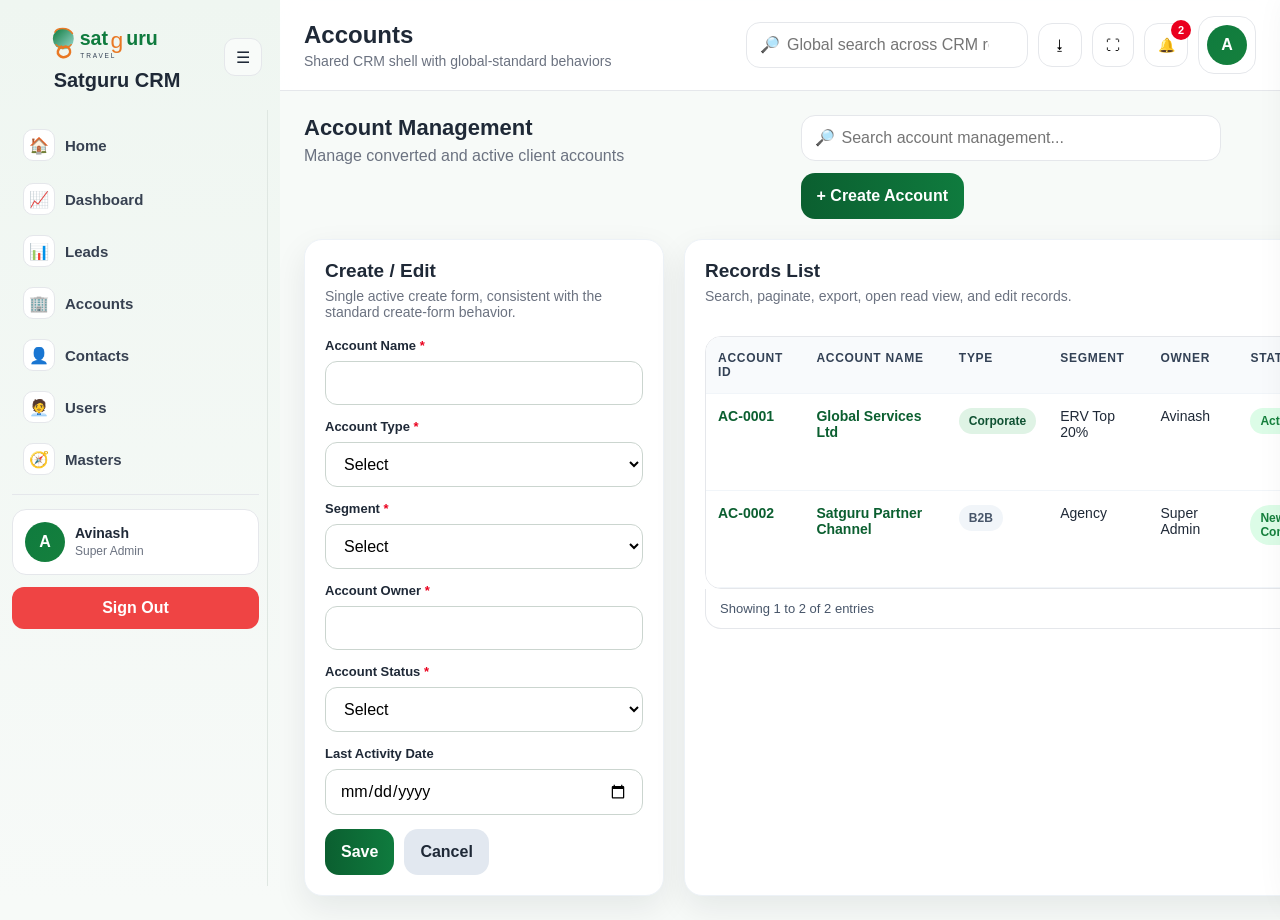
==== accounts.html @ 194fd1d4 "Merge pull request #10 from avinash-damale-123/codex/update-sidebar-design-and-content-envkmm Sideba" ====
<!DOCTYPE html><html lang="en"><head><meta charset="UTF-8"/><meta name="viewport" content="width=device-width, initial-scale=1.0"/><title>Accounts - Satguru CRM</title><link rel="stylesheet" href="assets/styles.css"/></head><body data-module="accounts">
<div class="app">
<aside class="sidebar" id="sidebar">
  <div class="sidebar-header"><div class="brand"><div class="brand-mark"><img src="assets/satguru-globe-mark.svg" alt="Satguru mark"/></div><div class="brand-copy"><img class="brand-logo" src="assets/satguru-travel-logo.svg" alt="Satguru Travel Logo" onerror="this.style.display='none';this.nextElementSibling.style.display='block'"/><div class="brand-logo-fallback">Satguru Travel</div><h1>Satguru CRM</h1></div><button class="sidebar-toggle" id="sidebarToggle" aria-label="Toggle sidebar">☰</button></div></div><div class="sidebar-modules">
  <div class="sidebar-section"><nav class="nav"><a class="nav-link accounts" href="home.html"><span class="nav-icon">🏠</span><span class="nav-label">Home</span><span class="tooltip">Home</span></a></nav></div>
  <div class="sidebar-section"><nav class="nav"><a class="nav-link" href="dashboard.html"><span class="nav-icon">📈</span><span class="nav-label">Dashboard</span><span class="tooltip">Dashboard</span></a><a class="nav-link accounts" href="leads.html"><span class="nav-icon">📊</span><span class="nav-label">Leads</span><span class="tooltip">Leads</span></a><a class="nav-link accounts" href="accounts.html"><span class="nav-icon">🏢</span><span class="nav-label">Accounts</span><span class="tooltip">Accounts</span></a><a class="nav-link accounts" href="contacts.html"><span class="nav-icon">👤</span><span class="nav-label">Contacts</span><span class="tooltip">Contacts</span></a><a class="nav-link accounts" href="users.html"><span class="nav-icon">🧑‍💼</span><span class="nav-label">Users</span><span class="tooltip">Users</span></a><a class="nav-link accounts" href="masters.html"><span class="nav-icon">🧭</span><span class="nav-label">Masters</span><span class="tooltip">Masters</span></a></nav></div>
  <div class="sidebar-footer"><div class="footer-user"><div class="avatar">A</div><div class="footer-user-copy"><strong>Avinash</strong><span>Super Admin</span></div></div><a href="index.html"><button class="logout">Sign Out</button></a></div></div>
</aside>
<main class="main" id="main">
  <header class="topbar">
    <div class="topbar-left"><div class="topbar-title"><h2>Accounts</h2><p>Shared CRM shell with global-standard behaviors</p></div></div>
    <div class="topbar-right">
      <div class="search-wrap"><span class="left">🔎</span><input type="text" placeholder="Global search across CRM records..."/><button class="clear-search">×</button></div>
      <div class="header-panel-wrap" style="position:relative"><button class="icon-btn" id="exportToggle">⭳</button><div class="dropdown-panel" id="exportPanel"><div class="panel-header"><strong>Export</strong><button class="icon-btn" style="width:34px;height:34px" onclick="APP.closePanels()">✕</button></div><div class="panel-body" id="exportBody"></div></div></div>
      <button class="icon-btn" id="fullscreenToggle"><span id="fullscreenIcon">⛶</span></button>
      <div class="header-panel-wrap" style="position:relative"><button class="icon-btn" id="notificationToggle">🔔<span class="badge-count" id="notificationBadge"></span></button><div class="dropdown-panel" id="notificationPanel"><div class="panel-header"><strong>Notifications</strong><button class="icon-btn" style="width:34px;height:34px" onclick="APP.closePanels()">✕</button></div><div class="panel-body" id="notificationBody"></div></div></div>
      <div class="header-panel-wrap" style="position:relative"><div class="profile-trigger" id="profileToggle"><div class="avatar">A</div><div class="profile-copy"><strong>Avinash</strong><span>Super Admin</span></div><div>▾</div></div><div class="dropdown-panel" id="profilePanel"><div class="panel-header"><strong>User Profile</strong><button class="icon-btn" style="width:34px;height:34px" onclick="APP.closePanels()">✕</button></div><div class="panel-body"><div style="display:flex;gap:12px;align-items:center;margin-bottom:14px"><div class="avatar" style="width:56px;height:56px">A</div><div><strong>Avinash</strong><div class="status-note">Super Admin</div><div class="status-note">admin@satguru.com</div></div></div><button class="ghost-btn" style="width:100%;margin-bottom:10px" onclick="window.location.href='users.html'">View Profile</button><button class="danger-btn" style="width:100%" onclick="window.location.href='index.html'">Sign Out</button></div></div></div>
    </div>
  </header>
  <div class="page" id="pageRoot"></div>
</main></div>
<div class="overlay" id="overlay"></div><div class="drawer" id="drawer"></div>
<script src="assets/app.js"></script></body></html>
---- assets/styles.css ----
:root {
  --sidebar-width: 280px;
  --sidebar-collapsed: 88px;

  --bg: #f7faf8;
  --surface: #ffffff;
  --surface-soft: #f8fbf8;
  --text: #1f2937;
  --muted: #6b7280;
  --line: #e5e7eb;
  --line-strong: #cbd5cf;

  --primary: #0f7b3e;
  --primary-dark: #0b5f30;
  --primary-soft: #eaf6ef;

  --success: #15803d;
  --warning: #f47c20;
  --danger: #dc2626;

  --navy: #f3f8f4;
  --navy-2: #eaf6ef;

  --shadow: 0 12px 32px rgba(15,23,42,.08);
  --radius-xl: 22px;
  --radius-lg: 18px;
  --radius-md: 14px;
  --radius-sm: 12px;
}

*{box-sizing:border-box}
html,body{margin:0;padding:0;font-family:Inter,Arial,sans-serif;color:var(--text);background:var(--bg);overflow-x:hidden}
body{-webkit-text-size-adjust:100%;text-size-adjust:100%}
a{text-decoration:none;color:inherit}
button,input,select,textarea{font:inherit}

.app{display:flex;min-height:100vh}

.sidebar{
  position:fixed;
  left:0;
  top:0;
  bottom:0;
  width:var(--sidebar-width);
  background:linear-gradient(180deg,#eff6f1 0%,#f7faf8 100%);
  color:#1f2937;
  padding:14px 12px 16px;
  overflow:hidden;
  transition:width .2s ease, transform .2s ease;
  z-index:40;
}
.sidebar.collapsed{width:var(--sidebar-collapsed)}
.sidebar.collapsed .brand-copy,
.sidebar.collapsed .nav-label,
.sidebar.collapsed .footer-user-copy,
.sidebar.collapsed .sidebar-section-title{display:none}
.sidebar.collapsed .nav-link{justify-content:center}
.sidebar.collapsed .nav-icon{margin-right:0}

.sidebar-header{
  min-height:86px;
  display:flex;
  align-items:center;
  padding:8px 6px;
}
.brand{
  display:flex;
  align-items:center;
  gap:8px;
  width:100%;
}
.brand-mark{
  width:50px;
  height:50px;
  border-radius:14px;
  display:none;
  align-items:center;
  justify-content:center;
  border:none;
  background:linear-gradient(135deg,#0f7b3e,#15803d);
  box-shadow:0 14px 30px rgba(15,123,62,.22);
}
.brand-mark img{
  width:36px;
  height:36px;
  object-fit:contain;
}
.brand-logo{
  width:152px;
  max-width:100%;
  height:42px;
  object-fit:contain;
  display:block;
}
.brand-logo-fallback{
  display:none;
  font-size:26px;
  line-height:1;
  font-weight:800;
  letter-spacing:.01em;
  color:#0f7b3e;
}
.brand-copy{
  display:flex;
  flex-direction:column;
  align-items:center;
  justify-content:center;
  flex:1;
  text-align:center;
}
.brand-copy h1{font-size:20px;margin:4px 0 0;line-height:1.1;color:#1f2937}
.sidebar-toggle{
  margin-left:auto;
  width:38px;
  height:38px;
  border-radius:11px;
  border:1px solid var(--line);
  background:#f8fbf9;
  cursor:pointer;
  color:#1f2937;
}
.sidebar.collapsed .sidebar-toggle{margin-left:0}
.sidebar.collapsed .brand-copy{display:none}
.sidebar.collapsed .brand-mark{display:flex}
.sidebar.collapsed .sidebar-header{justify-content:center}

.sidebar-modules{
  margin-top:10px;
  height:calc(100vh - 124px);
  overflow:auto;
  border-right:1px solid #dfe7e2;
  padding-right:8px;
  scrollbar-width:thin;
  scrollbar-color:#9aa7a0 #eef4ef;
}
.sidebar-modules::-webkit-scrollbar{width:8px}
.sidebar-modules::-webkit-scrollbar-thumb{
  background:#9aa7a0;
  border-radius:10px;
}
.sidebar-modules::-webkit-scrollbar-track{
  background:#eef4ef;
}
.sidebar-section{margin-top:10px}
.sidebar-section + .sidebar-section{margin-top:4px}
.sidebar-section-title{
  font-size:11px;
  text-transform:uppercase;
  letter-spacing:.1em;
  color:#6b7280;
  margin:0 0 6px 8px;
}

.nav{display:grid;gap:2px}
.nav-link{
  display:flex;
  align-items:center;
  gap:10px;
  padding:8px 10px;
  border-radius:14px;
  color:#374151;
  border:1px solid transparent;
  position:relative;
}
.nav-link:hover{background:#eaf4ee}
.nav-link.active{
  background:linear-gradient(90deg,#dff2e7,#eef8f2);
  border-color:#b1dcbf;
  color:#0b5f30;
  box-shadow:0 10px 20px rgba(15,123,62,.14);
}
.nav-icon{
  width:32px;
  height:32px;
  border-radius:10px;
  background:#ffffff;
  border:1px solid var(--line);
  display:flex;
  align-items:center;
  justify-content:center;
  flex:0 0 auto;
}
.nav-label{
  font-size:15px;
  font-weight:600;
  white-space:nowrap;
  overflow:hidden;
  text-overflow:ellipsis;
}

.tooltip{
  position:absolute;
  left:72px;
  top:50%;
  transform:translateY(-50%);
  background:#111827;
  color:#fff;
  padding:8px 10px;
  border-radius:10px;
  font-size:12px;
  display:none;
  white-space:nowrap;
}
.sidebar.collapsed .nav-link:hover .tooltip{display:block}

.sidebar-footer{
  margin-top:10px;
  padding-top:14px;
  border-top:1px solid var(--line);
}
.footer-user{
  display:flex;
  align-items:center;
  gap:10px;
  background:#ffffff;
  padding:12px;
  border-radius:14px;
  margin-bottom:12px;
  border:1px solid var(--line);
}
.avatar{
  width:40px;
  height:40px;
  border-radius:50%;
  background:linear-gradient(135deg,#0f7b3e,#15803d);
  display:flex;
  align-items:center;
  justify-content:center;
  color:#fff;
  font-weight:700;
}
.footer-user-copy strong{display:block;font-size:14px}
.footer-user-copy span{font-size:12px;color:#6b7280}
.logout{
  width:100%;
  background:#ef4444;
  color:#fff;
  border:none;
  border-radius:12px;
  padding:12px;
  font-weight:700;
  cursor:pointer;
}

.main{
  margin-left:var(--sidebar-width);
  width:calc(100% - var(--sidebar-width));
  transition:.2s ease;
  margin-left:.2s ease,width:.2s ease;
}
.main.collapsed{
  margin-left:var(--sidebar-collapsed);
  width:calc(100% - var(--sidebar-collapsed));
}

.topbar{
  position:sticky;
  top:0;
  z-index:30;
  background:rgba(255,255,255,.9);
  backdrop-filter:blur(10px);
  border-bottom:1px solid var(--line);
  padding:16px 24px;
  display:flex;
  justify-content:space-between;
  align-items:center;
  gap:12px;
}
.topbar-left{
  display:flex;
  align-items:center;
  gap:14px;
  min-width:0;
  flex:1 1 auto;
}
.icon-btn{
  width:44px;
  height:44px;
  border-radius:14px;
  border:1px solid var(--line);
  background:#fff;
  display:flex;
  align-items:center;
  justify-content:center;
  font-size:16px;
  line-height:1;
  cursor:pointer;
  position:relative;
}
.topbar-title h2{margin:0;font-size:24px}
.topbar-title p{margin:4px 0 0;color:var(--muted);font-size:14px}

.topbar-right{
  display:flex;
  align-items:center;
  gap:10px;
  flex-wrap:nowrap;
  min-width:0;
}
.topbar-right .icon-btn{font-size:14px}
.search-wrap{
  position:relative;
  min-width:220px;
  max-width:420px;
  flex:1 1 300px;
}
.search-wrap input{
  width:100%;
  height:46px;
  border-radius:14px;
  border:1px solid var(--line);
  padding:0 38px 0 40px;
  background:#fff;
}
.search-wrap .left{position:absolute;left:14px;top:13px;color:var(--muted)}
.search-wrap .clear-search{
  position:absolute;
  right:10px;
  top:9px;
  border:none;
  background:none;
  font-size:18px;
  color:var(--muted);
  cursor:pointer;
  display:none;
}
.search-wrap.has-value .clear-search{display:block}

.primary-btn,.secondary-btn,.ghost-btn,.danger-btn{
  min-height:44px;
  height:46px;
  border-radius:14px;
  padding:0 16px;
  border:none;
  cursor:pointer;
  font-weight:700;
}
.primary-btn{
  background:linear-gradient(90deg,var(--primary-dark),var(--primary));
  color:#fff;
}
.secondary-btn{background:#e2e8f0;color:var(--text)}
.ghost-btn{background:#fff;border:1px solid var(--line);color:var(--text)}
.danger-btn{background:#fee2e2;color:var(--danger)}

.dropdown-panel{
  position:absolute;
  right:0;
  top:54px;
  width:320px;
  background:#fff;
  border:1px solid var(--line);
  border-radius:18px;
  box-shadow:var(--shadow);
  display:none;
  overflow:hidden;
}
.dropdown-panel.open{display:block}
.panel-header{
  display:flex;
  justify-content:space-between;
  align-items:center;
  padding:14px 16px;
  border-bottom:1px solid var(--line);
}
.panel-body{padding:14px 16px;max-height:360px;overflow:auto}

.badge-count{
  position:absolute;
  top:-4px;
  right:-4px;
  min-width:20px;
  height:20px;
  border-radius:999px;
  background:#ea001e;
  color:#fff;
  font-size:11px;
  font-weight:700;
  display:flex;
  align-items:center;
  justify-content:center;
  padding:0 5px;
}
.notification-item{
  padding:12px;
  border:1px solid var(--line);
  border-radius:14px;
  margin-bottom:10px;
  background:#fff;
  display:flex;
  gap:10px;
}
.notification-item.unread{background:#f0f8ff}
.notification-meta{font-size:11px;color:var(--muted);margin-top:4px}
.notification-item.error{border-color:#fecaca}
.notification-item.warning{border-color:#fde68a}
.notification-item.success{border-color:#bbf7d0}

.profile-trigger{
  display:flex;
  align-items:center;
  justify-content:center;
  gap:0;
  border:1px solid var(--line);
  border-radius:16px;
  padding:8px;
  background:#fff;
  cursor:pointer;
  width:58px;
  min-width:58px;
  overflow:hidden;
  transition:all .22s ease;
}

.profile-copy{
  width:0;
  opacity:0;
  overflow:hidden;
  white-space:nowrap;
  transition:all .22s ease;
}

.profile-trigger > div:last-child{
  width:0;
  opacity:0;
  overflow:hidden;
  transition:all .22s ease;
}

.header-panel-wrap:hover .profile-trigger,
.header-panel-wrap:focus-within .profile-trigger{
  justify-content:flex-start;
  gap:12px;
  width:210px;
  padding:8px 12px;
}

.header-panel-wrap:hover .profile-copy,
.header-panel-wrap:focus-within .profile-copy{
  width:auto;
  opacity:1;
}

.header-panel-wrap:hover .profile-trigger > div:last-child,
.header-panel-wrap:focus-within .profile-trigger > div:last-child{
  width:auto;
  opacity:1;
}

.profile-copy strong{
  display:block;
  font-size:14px;
}

.profile-copy span{
  font-size:12px;
  color:var(--muted);
}
.page{padding:24px}
.info-banner{
  background:#eaf6ef;
  border:1px solid #b7e4c7;
  padding:14px 16px;
  border-radius:16px;
  color:#0f5132;
  margin-bottom:20px;
}

.kpi-grid{
  display:grid;
  grid-template-columns:repeat(4,minmax(0,1fr));
  gap:18px;
  margin-bottom:24px;
}
.card{
  background:var(--surface);
  border:1px solid #edf2f7;
  border-radius:18px;
  box-shadow:var(--shadow);
  padding:20px;
}
.kpi-value{font-size:clamp(1.25rem,2vw + .6rem,1.9rem);font-weight:800;margin:8px 0;word-break:break-word}
.kpi-label{font-size:13px;color:var(--muted)}
.kpi-foot{font-size:12px;color:#475569}

.grid-2-1{display:grid;grid-template-columns:2fr 1fr;gap:20px}
.list{display:grid;gap:12px}
.list-item{
  background:var(--surface-soft);
  border:1px solid var(--line);
  border-radius:14px;
  padding:14px;
}
.quick-link{
  display:block;
  padding:16px;
  border:1px solid #cfe7d5;
  background:linear-gradient(135deg,#eef8f1,#ffffff);
  color:#0f5132;
  border-radius:16px;
  font-weight:700;
}

.module-head{
  display:flex;
  justify-content:space-between;
  align-items:flex-start;
  gap:16px;
  margin-bottom:20px;
  flex-wrap:wrap;
}
.module-head h3{margin:0 0 6px;font-size:22px}
.module-head p{margin:0;color:var(--muted)}
.module-actions{display:flex;align-items:center;gap:12px;flex-wrap:wrap}

.data-layout{display:grid;grid-template-columns:360px 1fr;gap:20px}
.form-section .section-title,.table-section .section-title{font-size:19px;font-weight:800;margin:0 0 6px}
.section-subtitle{font-size:14px;color:var(--muted);margin:0 0 18px}
.form-group{margin-bottom:14px}
.form-group label{display:block;font-size:13px;font-weight:700;margin-bottom:8px}
.required{color:#ea001e}
.input,.select,textarea{
  width:100%;
  border:1px solid var(--line-strong);
  border-radius:12px;
  background:#fff;
  padding:12px 14px;
  outline:none;
}
.input:focus,.select:focus,textarea:focus{
  border-color:var(--primary);
  box-shadow:0 0 0 4px rgba(15,123,62,.12);
}
textarea{min-height:90px;resize:vertical}

.form-actions{display:flex;gap:10px;flex-wrap:wrap;margin-top:6px}
.toolbar{
  display:flex;
  justify-content:space-between;
  align-items:center;
  gap:12px;
  flex-wrap:wrap;
  margin-bottom:14px;
}
.toolbar-left{display:flex;align-items:center;gap:12px;flex-wrap:wrap}
.rows-control{display:flex;align-items:center;gap:8px;font-size:13px;color:var(--muted)}
.rows-control select{
  height:38px;
  border-radius:10px;
  border:1px solid var(--line);
  padding:0 10px;
  background:#fff;
}

.table-wrap{overflow:auto;border-radius:16px;border:1px solid var(--line)}
table{width:100%;border-collapse:collapse;background:#fff;min-width:900px}
th,td{
  padding:14px 12px;
  border-bottom:1px solid #f1f5f9;
  text-align:left;
  font-size:14px;
  vertical-align:top;
}
th{
  background:#f8fafc;
  color:#334155;
  font-size:12px;
  letter-spacing:.06em;
  text-transform:uppercase;
  position:sticky;
  top:0;
  z-index:1;
}
tr:hover td{background:#fbfdff}

.record-link{color:var(--primary-dark);font-weight:700;cursor:pointer}
.badge{
  display:inline-flex;
  align-items:center;
  justify-content:center;
  padding:6px 10px;
  border-radius:999px;
  font-size:12px;
  font-weight:700;
}
.badge-blue{background:#dff3e5;color:#0f5132}
.badge-green{background:#dcfce7;color:#15803d}
.badge-amber{background:#fff0dc;color:#c56a13}
.badge-red{background:#fee2e2;color:#dc2626}
.badge-violet{background:#ede9fe;color:#6d28d9}
.badge-slate{background:#f1f5f9;color:#475569}

.table-actions{display:flex;gap:8px;flex-wrap:wrap}
.mini-btn{
  border:none;
  border-radius:10px;
  padding:8px 10px;
  cursor:pointer;
  font-weight:700;
  font-size:12px;
}
.mini-edit{background:#dff3e5;color:#0f5132}
.mini-read{background:#f1f5f9;color:#334155}
.mini-delete{background:#fee2e2;color:#dc2626}

.footer-bar{
  position:sticky;
  bottom:0;
  background:#fff;
  border:1px solid var(--line);
  border-top:none;
  border-radius:0 0 16px 16px;
  padding:12px 14px;
  display:flex;
  justify-content:space-between;
  align-items:center;
  gap:12px;
  flex-wrap:wrap;
}
.selected-records{font-size:13px;color:#475569}
.pagination{display:flex;align-items:center;gap:8px;flex-wrap:wrap}
.page-btn,.page-input{
  height:36px;
  min-width:36px;
  border-radius:10px;
  border:1px solid var(--line);
  background:#fff;
  display:flex;
  align-items:center;
  justify-content:center;
  padding:0 10px;
}
.page-btn.active{background:var(--primary);color:#fff;border-color:var(--primary)}
.page-btn[disabled]{opacity:.45;cursor:not-allowed}
.page-input{width:56px;text-align:center}

.recent-searches{
  position:absolute;
  top:52px;
  left:0;
  width:100%;
  background:#fff;
  border:1px solid var(--line);
  border-radius:16px;
  box-shadow:var(--shadow);
  display:none;
  z-index:20;
}
.recent-searches.open{display:block}
.recent-search-item{
  padding:12px 14px;
  border-bottom:1px solid #f1f5f9;
  cursor:pointer;
}
.recent-search-item:last-child{border-bottom:none}
.recent-search-item.active,.recent-search-item:hover{background:#f8fafc}
.empty-state{padding:24px;text-align:center;color:var(--muted)}

.drawer{
  position:fixed;
  top:0;
  right:-720px;
  width:680px;
  max-width:100%;
  height:100vh;
  background:#fff;
  box-shadow:-20px 0 40px rgba(15,23,42,.12);
  z-index:60;
  transition:right .25s ease;
  display:flex;
  flex-direction:column;
}
.drawer.open{right:0}
.drawer-header{
  position:sticky;
  top:0;
  background:#fff;
  padding:18px 20px;
  border-bottom:1px solid var(--line);
  display:flex;
  justify-content:space-between;
  align-items:flex-start;
  gap:12px;
}
.drawer-title h3{margin:0 0 4px;font-size:22px}
.drawer-title p{margin:0;color:var(--muted);font-size:14px}
.drawer-body{padding:20px;overflow:auto}
.drawer-section{margin-bottom:24px}
.drawer-grid{display:grid;grid-template-columns:170px 1fr;gap:10px 16px}
.drawer-grid .label{font-weight:700;color:#334155}
.drawer-grid .value{color:#0f172a}
.drawer-footer{
  padding:16px 20px;
  border-top:1px solid var(--line);
  display:flex;
  justify-content:flex-end;
  gap:10px;
}
.overlay{
  position:fixed;
  inset:0;
  background:rgba(15,23,42,.35);
  z-index:55;
  display:none;
}
.overlay.open{display:block}

.export-step{display:grid;gap:10px}
.option-btn{
  width:100%;
  padding:12px 14px;
  border:1px solid var(--line);
  border-radius:12px;
  background:#fff;
  text-align:left;
  cursor:pointer;
}
.option-btn:hover{background:#f8fafc}
.option-btn[disabled]{opacity:.5;cursor:not-allowed}

.status-note{font-size:12px;color:var(--muted)}

@media (max-width:1200px){
  .topbar{padding:14px 16px}
  .topbar-title h2{font-size:22px}
  .topbar-title p{font-size:13px}
  .topbar-right{gap:8px}
  .search-wrap{min-width:200px;flex:1 1 240px}
  .primary-btn,.secondary-btn,.ghost-btn,.danger-btn{height:42px}
  .icon-btn{width:40px;height:40px;border-radius:12px}
  .kpi-grid{grid-template-columns:repeat(2,minmax(0,1fr))}
  .grid-2-1,.data-layout{grid-template-columns:1fr}
}
@media (max-width:1024px){
  :root{--sidebar-width:240px}
  .topbar{flex-wrap:wrap}
  .topbar-left,.topbar-right{width:100%}
  .search-wrap{max-width:none}
  .header-panel-wrap:hover .profile-trigger,
  .header-panel-wrap:focus-within .profile-trigger{
    width:58px;
    gap:0;
    padding:8px;
    justify-content:center;
  }
  .header-panel-wrap:hover .profile-copy,
  .header-panel-wrap:focus-within .profile-copy,
  .header-panel-wrap:hover .profile-trigger > div:last-child,
  .header-panel-wrap:focus-within .profile-trigger > div:last-child{
    width:0;
    opacity:0;
  }
}
@media (max-width:860px){
  .sidebar{position:fixed;transform:translateX(-100%)}
  .sidebar.mobile-open{transform:translateX(0)}
  .sidebar-modules{
    height:calc(100vh - 134px);
  }
  .main,.main.collapsed{
    margin-left:0;
    width:100%;
  }
  .topbar{
    align-items:flex-start;
    flex-direction:column;
    gap:10px;
  }
  .topbar-left,.topbar-right{width:100%}
  .topbar-right{
    flex-wrap:wrap;
    justify-content:flex-start;
  }
  .search-wrap{
    min-width:100%;
    flex:1 1 100%;
  }
  .module-actions{width:100%}
  .module-actions .search-wrap,.module-actions .primary-btn{width:100%}
  .primary-btn{width:100%}
  .profile-trigger{min-width:58px}
  .dropdown-panel{
    width:min(92vw,340px);
    right:0;
  }
}
@media (max-width:640px){
  .sidebar{padding:10px}
  .brand-copy h1{font-size:18px}
  .brand-logo{width:132px;height:36px}
  .topbar{padding:12px}
  .page{padding:16px}
  .card,.kpi-card,.data-card{border-radius:14px}
  .kpi-grid{grid-template-columns:1fr}
  .toolbar,.footer-bar{align-items:flex-start}
  .selected-records{width:100%}
  .table-wrap{overflow:visible;border:none;background:transparent}
  table{min-width:100%;border-collapse:separate;border-spacing:0 10px;background:transparent}
  thead{display:none}
  tbody,tr,td{display:block;width:100%}
  tr{background:#fff;border:1px solid var(--line);border-radius:14px;box-shadow:var(--shadow);padding:10px 12px}
  td{border-bottom:1px dashed #e5e7eb;padding:9px 0;text-align:right;position:relative}
  td:last-child{border-bottom:none;padding-bottom:2px}
  td::before{content:attr(data-label);float:left;color:var(--muted);font-weight:600;text-transform:none}
  .table-actions{justify-content:flex-end}
  .drawer-grid{grid-template-columns:1fr}
  .panel-body{max-height:58vh}
}
@media (max-width:420px){
  .brand{gap:8px}
  .brand-mark{width:40px;height:40px;border-radius:13px}
  .sidebar-toggle{width:34px;height:34px}
  .topbar-title h2{font-size:20px}
  .topbar-title p{font-size:12px}
  .icon-btn{width:38px;height:38px}
  .primary-btn,.secondary-btn,.ghost-btn,.danger-btn{
    height:40px;
    border-radius:12px;
    padding:0 12px;
  }
}
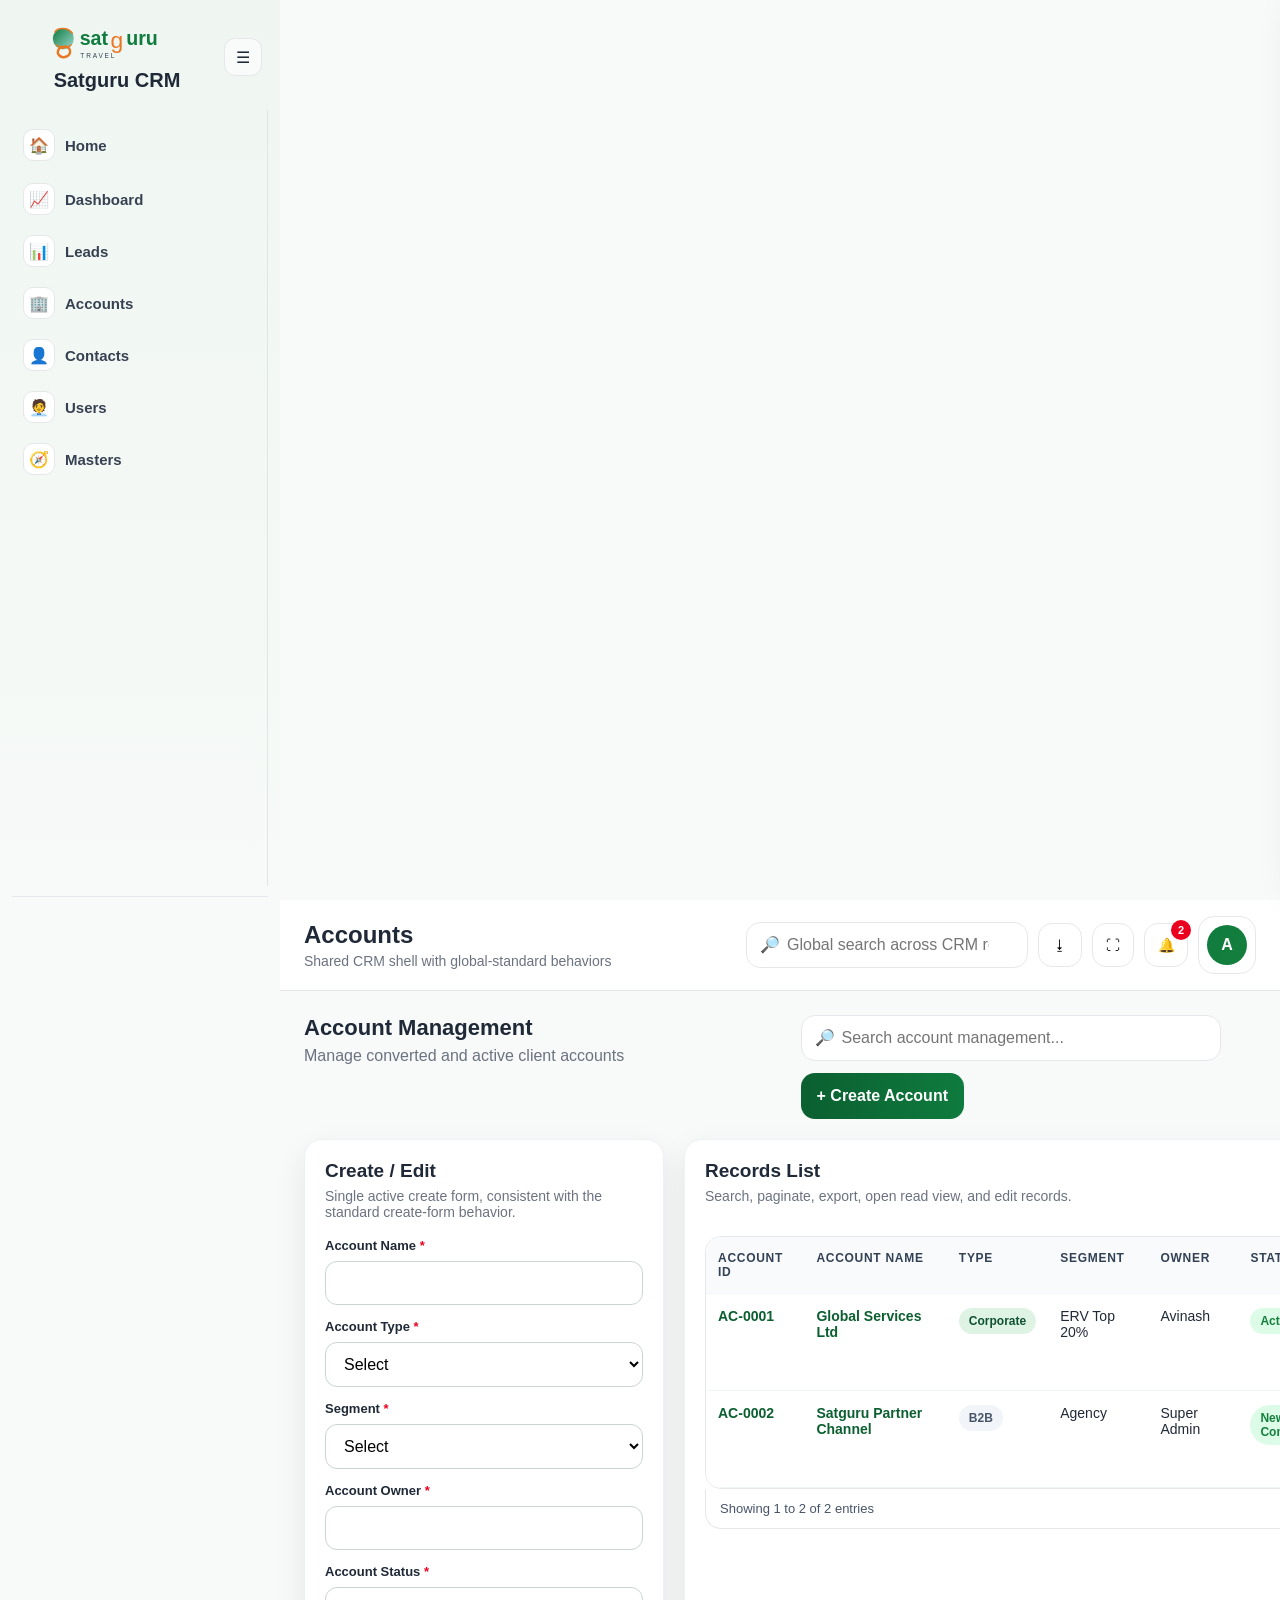
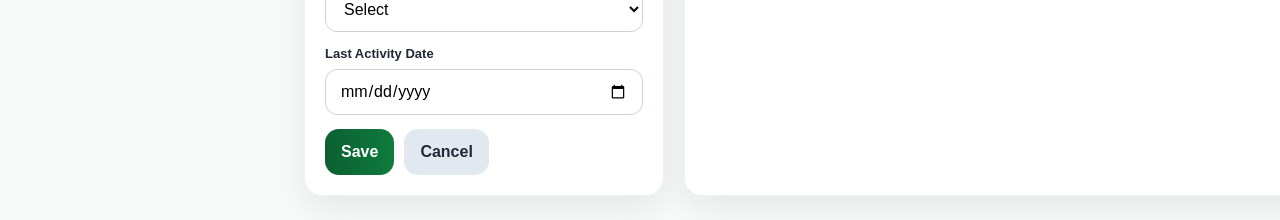
==== commit 9638cbe8: "Merge pull request #11 from avinash-damale-123/codex/update-sidebar-design-and-content-fa4pa7 Revamp" ====
--- a/accounts.html
+++ b/accounts.html
@@ -4,6 +4,7 @@
   <div class="sidebar-header"><div class="brand"><div class="brand-mark"><img src="assets/satguru-globe-mark.svg" alt="Satguru mark"/></div><div class="brand-copy"><img class="brand-logo" src="assets/satguru-travel-logo.svg" alt="Satguru Travel Logo" onerror="this.style.display='none';this.nextElementSibling.style.display='block'"/><div class="brand-logo-fallback">Satguru Travel</div><h1>Satguru CRM</h1></div><button class="sidebar-toggle" id="sidebarToggle" aria-label="Toggle sidebar">☰</button></div></div><div class="sidebar-modules">
   <div class="sidebar-section"><nav class="nav"><a class="nav-link accounts" href="home.html"><span class="nav-icon">🏠</span><span class="nav-label">Home</span><span class="tooltip">Home</span></a></nav></div>
   <div class="sidebar-section"><nav class="nav"><a class="nav-link" href="dashboard.html"><span class="nav-icon">📈</span><span class="nav-label">Dashboard</span><span class="tooltip">Dashboard</span></a><a class="nav-link accounts" href="leads.html"><span class="nav-icon">📊</span><span class="nav-label">Leads</span><span class="tooltip">Leads</span></a><a class="nav-link accounts" href="accounts.html"><span class="nav-icon">🏢</span><span class="nav-label">Accounts</span><span class="tooltip">Accounts</span></a><a class="nav-link accounts" href="contacts.html"><span class="nav-icon">👤</span><span class="nav-label">Contacts</span><span class="tooltip">Contacts</span></a><a class="nav-link accounts" href="users.html"><span class="nav-icon">🧑‍💼</span><span class="nav-label">Users</span><span class="tooltip">Users</span></a><a class="nav-link accounts" href="masters.html"><span class="nav-icon">🧭</span><span class="nav-label">Masters</span><span class="tooltip">Masters</span></a></nav></div>
+  </div>
   <div class="sidebar-footer"><div class="footer-user"><div class="avatar">A</div><div class="footer-user-copy"><strong>Avinash</strong><span>Super Admin</span></div></div><a href="index.html"><button class="logout">Sign Out</button></a></div></div>
 </aside>
 <main class="main" id="main">
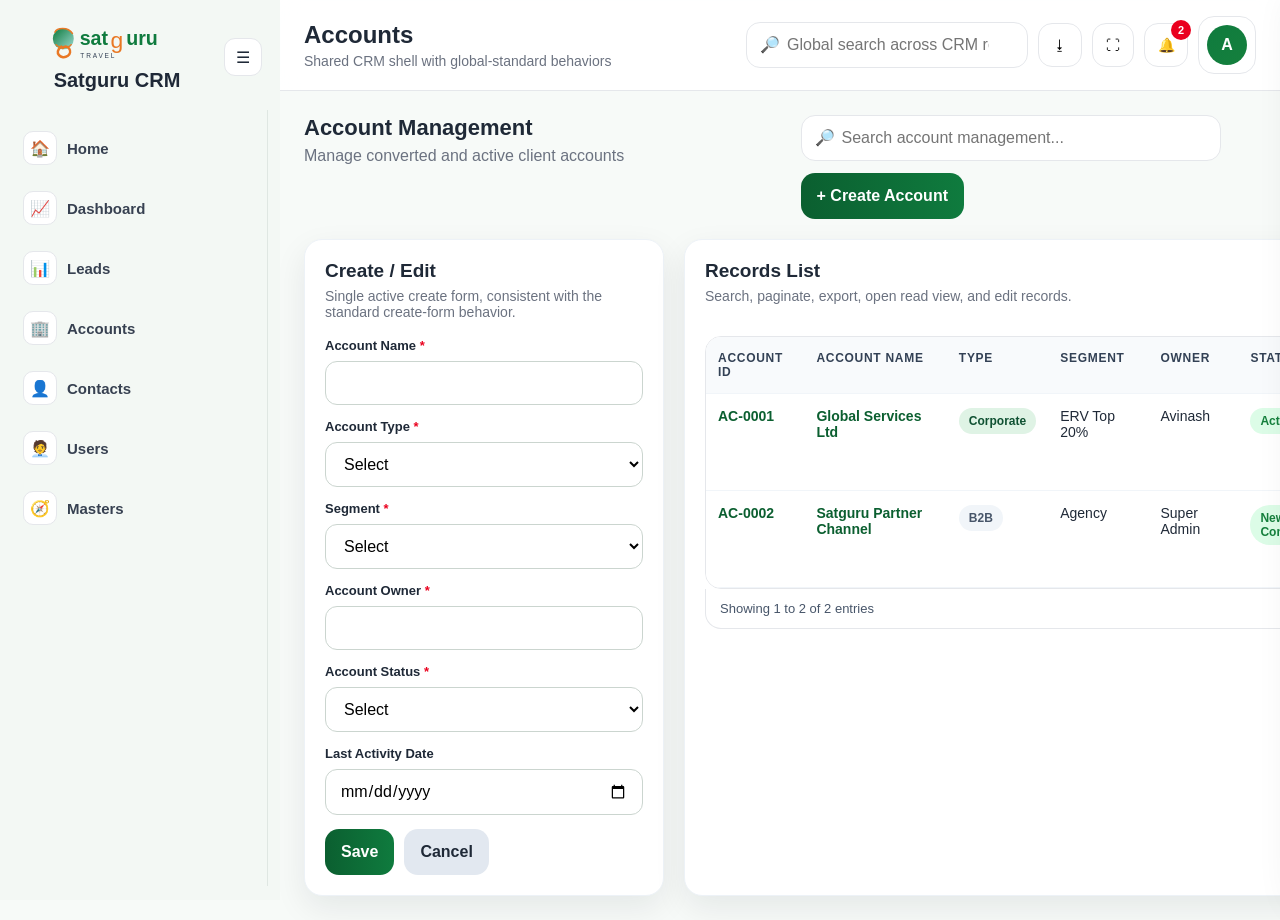
==== commit c468a68b: "Remove standalone G mark and keep only Satguru Travel logo" ====
--- a/accounts.html
+++ b/accounts.html
@@ -1,11 +1,10 @@
 <!DOCTYPE html><html lang="en"><head><meta charset="UTF-8"/><meta name="viewport" content="width=device-width, initial-scale=1.0"/><title>Accounts - Satguru CRM</title><link rel="stylesheet" href="assets/styles.css"/></head><body data-module="accounts">
 <div class="app">
 <aside class="sidebar" id="sidebar">
-  <div class="sidebar-header"><div class="brand"><div class="brand-mark"><img src="assets/satguru-globe-mark.svg" alt="Satguru mark"/></div><div class="brand-copy"><img class="brand-logo" src="assets/satguru-travel-logo.svg" alt="Satguru Travel Logo" onerror="this.style.display='none';this.nextElementSibling.style.display='block'"/><div class="brand-logo-fallback">Satguru Travel</div><h1>Satguru CRM</h1></div><button class="sidebar-toggle" id="sidebarToggle" aria-label="Toggle sidebar">☰</button></div></div><div class="sidebar-modules">
+  <div class="sidebar-header"><div class="brand"><div class="brand-copy"><img class="brand-logo" src="assets/satguru-travel-logo.svg" alt="Satguru Travel Logo" onerror="this.style.display='none';this.nextElementSibling.style.display='block'"/><div class="brand-logo-fallback">Satguru Travel</div><h1>Satguru CRM</h1></div><button class="sidebar-toggle" id="sidebarToggle" aria-label="Toggle sidebar">☰</button></div></div><div class="sidebar-modules">
   <div class="sidebar-section"><nav class="nav"><a class="nav-link accounts" href="home.html"><span class="nav-icon">🏠</span><span class="nav-label">Home</span><span class="tooltip">Home</span></a></nav></div>
   <div class="sidebar-section"><nav class="nav"><a class="nav-link" href="dashboard.html"><span class="nav-icon">📈</span><span class="nav-label">Dashboard</span><span class="tooltip">Dashboard</span></a><a class="nav-link accounts" href="leads.html"><span class="nav-icon">📊</span><span class="nav-label">Leads</span><span class="tooltip">Leads</span></a><a class="nav-link accounts" href="accounts.html"><span class="nav-icon">🏢</span><span class="nav-label">Accounts</span><span class="tooltip">Accounts</span></a><a class="nav-link accounts" href="contacts.html"><span class="nav-icon">👤</span><span class="nav-label">Contacts</span><span class="tooltip">Contacts</span></a><a class="nav-link accounts" href="users.html"><span class="nav-icon">🧑‍💼</span><span class="nav-label">Users</span><span class="tooltip">Users</span></a><a class="nav-link accounts" href="masters.html"><span class="nav-icon">🧭</span><span class="nav-label">Masters</span><span class="tooltip">Masters</span></a></nav></div>
   </div>
-  <div class="sidebar-footer"><div class="footer-user"><div class="avatar">A</div><div class="footer-user-copy"><strong>Avinash</strong><span>Super Admin</span></div></div><a href="index.html"><button class="logout">Sign Out</button></a></div></div>
 </aside>
 <main class="main" id="main">
   <header class="topbar">
--- a/assets/styles.css
+++ b/assets/styles.css
@@ -42,7 +42,7 @@
   top:0;
   bottom:0;
   width:var(--sidebar-width);
-  background:linear-gradient(180deg,#eff6f1 0%,#f7faf8 100%);
+  background:#f3f8f4;
   color:#1f2937;
   padding:14px 12px 16px;
   overflow:hidden;
@@ -69,22 +69,6 @@
   gap:8px;
   width:100%;
 }
-.brand-mark{
-  width:50px;
-  height:50px;
-  border-radius:14px;
-  display:none;
-  align-items:center;
-  justify-content:center;
-  border:none;
-  background:linear-gradient(135deg,#0f7b3e,#15803d);
-  box-shadow:0 14px 30px rgba(15,123,62,.22);
-}
-.brand-mark img{
-  width:36px;
-  height:36px;
-  object-fit:contain;
-}
 .brand-logo{
   width:152px;
   max-width:100%;
@@ -115,13 +99,12 @@
   height:38px;
   border-radius:11px;
   border:1px solid var(--line);
-  background:#f8fbf9;
+  background:#fff;
   cursor:pointer;
   color:#1f2937;
 }
 .sidebar.collapsed .sidebar-toggle{margin-left:0}
 .sidebar.collapsed .brand-copy{display:none}
-.sidebar.collapsed .brand-mark{display:flex}
 .sidebar.collapsed .sidebar-header{justify-content:center}
 
 .sidebar-modules{
@@ -151,27 +134,27 @@
   margin:0 0 6px 8px;
 }
 
-.nav{display:grid;gap:2px}
+.nav{display:grid;gap:4px}
 .nav-link{
   display:flex;
   align-items:center;
   gap:10px;
-  padding:8px 10px;
-  border-radius:14px;
+  padding:10px 10px;
+  border-radius:12px;
   color:#374151;
   border:1px solid transparent;
   position:relative;
 }
-.nav-link:hover{background:#eaf4ee}
+.nav-link:hover{background:#eef6f0}
 .nav-link.active{
-  background:linear-gradient(90deg,#dff2e7,#eef8f2);
-  border-color:#b1dcbf;
+  background:linear-gradient(90deg,#dff3e5,#edf9f1);
+  border-color:#b7e4c7;
   color:#0b5f30;
-  box-shadow:0 10px 20px rgba(15,123,62,.14);
+  box-shadow:0 4px 12px rgba(15,123,62,.12);
 }
 .nav-icon{
-  width:32px;
-  height:32px;
+  width:34px;
+  height:34px;
   border-radius:10px;
   background:#ffffff;
   border:1px solid var(--line);
@@ -204,7 +187,7 @@
 .sidebar.collapsed .nav-link:hover .tooltip{display:block}
 
 .sidebar-footer{
-  margin-top:10px;
+  margin-top:14px;
   padding-top:14px;
   border-top:1px solid var(--line);
 }
@@ -808,7 +791,6 @@
 }
 @media (max-width:420px){
   .brand{gap:8px}
-  .brand-mark{width:40px;height:40px;border-radius:13px}
   .sidebar-toggle{width:34px;height:34px}
   .topbar-title h2{font-size:20px}
   .topbar-title p{font-size:12px}
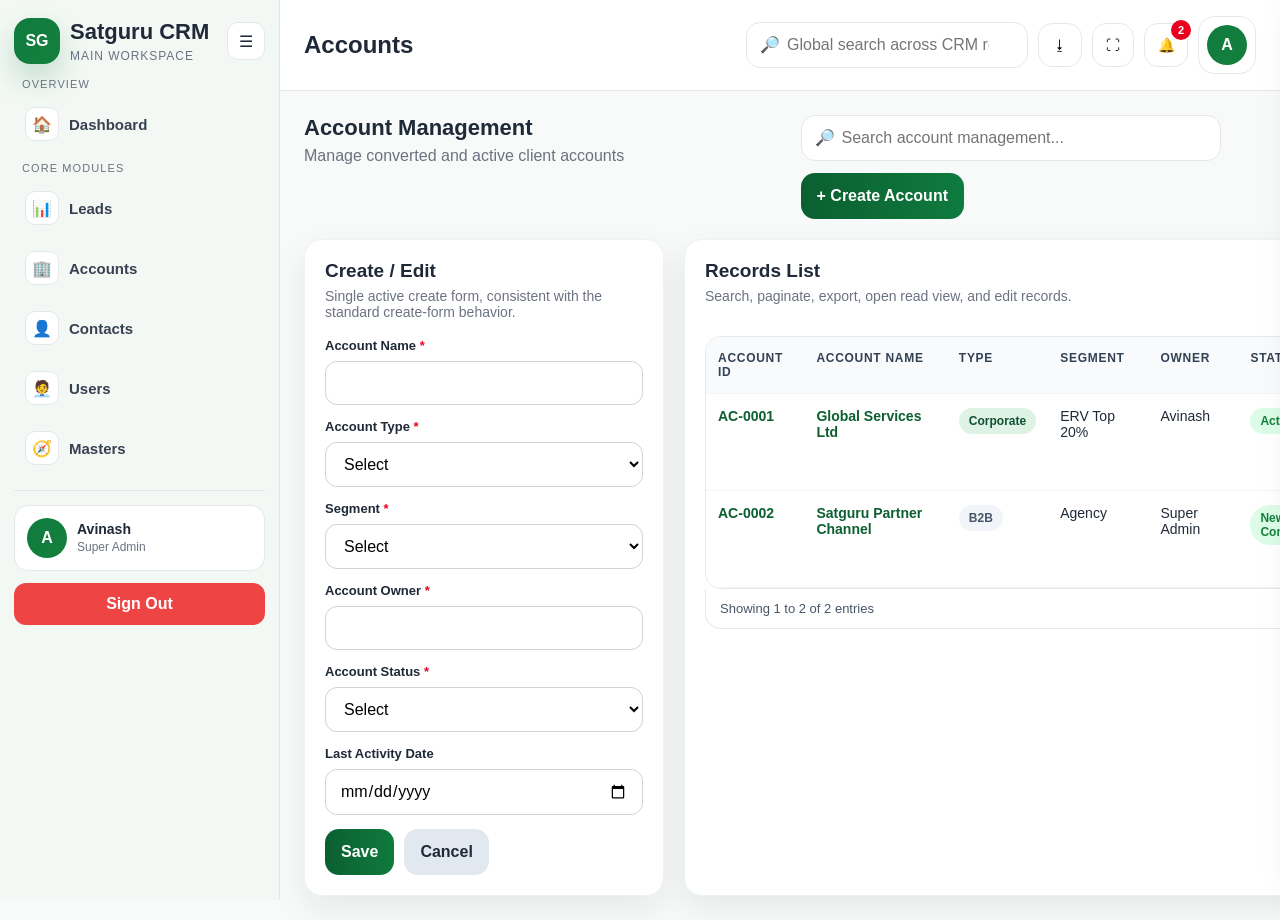
==== commit 68c71581: "Remove overflowing header/body helper copy" ====
--- a/accounts.html
+++ b/accounts.html
@@ -1,14 +1,14 @@
-<!DOCTYPE html><html lang="en"><head><meta charset="UTF-8"/><meta name="viewport" content="width=device-width, initial-scale=1.0"/><title>Accounts - Satguru CRM</title><link rel="stylesheet" href="assets/styles.css"/></head><body data-module="accounts">
-<div class="app">
+<!DOCTYPE html><html lang="en"><head><meta charset="UTF-8"/><meta name="viewport" content="width=device-width, initial-scale=1.0"/><title>Accounts - Satguru CRM</title><link rel="stylesheet" href="assets/styles.css"/></head><body data-module="accounts"> 
+<div class="app"> 
 <aside class="sidebar" id="sidebar">
-  <div class="sidebar-header"><div class="brand"><div class="brand-copy"><img class="brand-logo" src="assets/satguru-travel-logo.svg" alt="Satguru Travel Logo" onerror="this.style.display='none';this.nextElementSibling.style.display='block'"/><div class="brand-logo-fallback">Satguru Travel</div><h1>Satguru CRM</h1></div><button class="sidebar-toggle" id="sidebarToggle" aria-label="Toggle sidebar">☰</button></div></div><div class="sidebar-modules">
-  <div class="sidebar-section"><nav class="nav"><a class="nav-link accounts" href="home.html"><span class="nav-icon">🏠</span><span class="nav-label">Home</span><span class="tooltip">Home</span></a></nav></div>
-  <div class="sidebar-section"><nav class="nav"><a class="nav-link" href="dashboard.html"><span class="nav-icon">📈</span><span class="nav-label">Dashboard</span><span class="tooltip">Dashboard</span></a><a class="nav-link accounts" href="leads.html"><span class="nav-icon">📊</span><span class="nav-label">Leads</span><span class="tooltip">Leads</span></a><a class="nav-link accounts" href="accounts.html"><span class="nav-icon">🏢</span><span class="nav-label">Accounts</span><span class="tooltip">Accounts</span></a><a class="nav-link accounts" href="contacts.html"><span class="nav-icon">👤</span><span class="nav-label">Contacts</span><span class="tooltip">Contacts</span></a><a class="nav-link accounts" href="users.html"><span class="nav-icon">🧑‍💼</span><span class="nav-label">Users</span><span class="tooltip">Users</span></a><a class="nav-link accounts" href="masters.html"><span class="nav-icon">🧭</span><span class="nav-label">Masters</span><span class="tooltip">Masters</span></a></nav></div>
-  </div>
+  <div class="brand"><div class="brand-mark">SG</div><div class="brand-copy"><h1>Satguru CRM</h1><p>Main Workspace</p></div><button class="sidebar-toggle js-sidebar-toggle" aria-label="Toggle sidebar">☰</button></div>
+  <div class="sidebar-section"><div class="sidebar-section-title">Overview</div><nav class="nav"><a class="nav-link accounts" href="home.html"><span class="nav-icon">🏠</span><span class="nav-label">Dashboard</span><span class="tooltip">Dashboard</span></a></nav></div>
+  <div class="sidebar-section"><div class="sidebar-section-title">Core Modules</div><nav class="nav"><a class="nav-link accounts" href="leads.html"><span class="nav-icon">📊</span><span class="nav-label">Leads</span><span class="tooltip">Leads</span></a><a class="nav-link accounts" href="accounts.html"><span class="nav-icon">🏢</span><span class="nav-label">Accounts</span><span class="tooltip">Accounts</span></a><a class="nav-link accounts" href="contacts.html"><span class="nav-icon">👤</span><span class="nav-label">Contacts</span><span class="tooltip">Contacts</span></a><a class="nav-link accounts" href="users.html"><span class="nav-icon">🧑‍💼</span><span class="nav-label">Users</span><span class="tooltip">Users</span></a><a class="nav-link accounts" href="masters.html"><span class="nav-icon">🧭</span><span class="nav-label">Masters</span><span class="tooltip">Masters</span></a></nav></div>
+  <div class="sidebar-footer"><div class="footer-user"><div class="avatar">A</div><div class="footer-user-copy"><strong>Avinash</strong><span>Super Admin</span></div></div><a href="index.html"><button class="logout">Sign Out</button></a></div>
 </aside>
 <main class="main" id="main">
   <header class="topbar">
-    <div class="topbar-left"><div class="topbar-title"><h2>Accounts</h2><p>Shared CRM shell with global-standard behaviors</p></div></div>
+    <div class="topbar-left"><button class="icon-btn mobile-sidebar-toggle js-sidebar-toggle" aria-label="Open navigation menu">☰</button><div class="topbar-title"><h2>Accounts</h2></div></div>
     <div class="topbar-right">
       <div class="search-wrap"><span class="left">🔎</span><input type="text" placeholder="Global search across CRM records..."/><button class="clear-search">×</button></div>
       <div class="header-panel-wrap" style="position:relative"><button class="icon-btn" id="exportToggle">⭳</button><div class="dropdown-panel" id="exportPanel"><div class="panel-header"><strong>Export</strong><button class="icon-btn" style="width:34px;height:34px" onclick="APP.closePanels()">✕</button></div><div class="panel-body" id="exportBody"></div></div></div>
--- a/assets/styles.css
+++ b/assets/styles.css
@@ -29,8 +29,7 @@
 }
 
 *{box-sizing:border-box}
-html,body{margin:0;padding:0;font-family:Inter,Arial,sans-serif;color:var(--text);background:var(--bg);overflow-x:hidden}
-body{-webkit-text-size-adjust:100%;text-size-adjust:100%}
+html,body{margin:0;padding:0;font-family:Inter,Arial,sans-serif;color:var(--text);background:var(--bg)}
 a{text-decoration:none;color:inherit}
 button,input,select,textarea{font:inherit}
 
@@ -44,10 +43,11 @@
   width:var(--sidebar-width);
   background:#f3f8f4;
   color:#1f2937;
-  padding:14px 12px 16px;
-  overflow:hidden;
+  padding:18px 14px;
+  overflow:auto;
   transition:width .2s ease, transform .2s ease;
   z-index:40;
+  border-right:1px solid #dfe7e2;
 }
 .sidebar.collapsed{width:var(--sidebar-collapsed)}
 .sidebar.collapsed .brand-copy,
@@ -57,42 +57,27 @@
 .sidebar.collapsed .nav-link{justify-content:center}
 .sidebar.collapsed .nav-icon{margin-right:0}
 
-.sidebar-header{
-  min-height:86px;
-  display:flex;
-  align-items:center;
-  padding:8px 6px;
-}
-.brand{
-  display:flex;
-  align-items:center;
-  gap:8px;
-  width:100%;
-}
-.brand-logo{
-  width:152px;
-  max-width:100%;
-  height:42px;
-  object-fit:contain;
-  display:block;
-}
-.brand-logo-fallback{
-  display:none;
-  font-size:26px;
-  line-height:1;
+.brand{display:flex;align-items:center;gap:10px;margin-bottom:14px}
+.brand-mark{
+  width:46px;
+  height:46px;
+  border-radius:16px;
+  background:linear-gradient(135deg,#0f7b3e,#15803d);
+  display:flex;
+  align-items:center;
+  justify-content:center;
   font-weight:800;
-  letter-spacing:.01em;
-  color:#0f7b3e;
-}
-.brand-copy{
-  display:flex;
-  flex-direction:column;
-  align-items:center;
-  justify-content:center;
-  flex:1;
-  text-align:center;
-}
-.brand-copy h1{font-size:20px;margin:4px 0 0;line-height:1.1;color:#1f2937}
+  color:#fff;
+  box-shadow:0 14px 30px rgba(15,123,62,.22);
+}
+.brand-copy h1{font-size:22px;margin:0 0 4px}
+.brand-copy p{
+  margin:0;
+  color:#6b7280;
+  font-size:12px;
+  text-transform:uppercase;
+  letter-spacing:.08em;
+}
 .sidebar-toggle{
   margin-left:auto;
   width:38px;
@@ -104,28 +89,7 @@
   color:#1f2937;
 }
 .sidebar.collapsed .sidebar-toggle{margin-left:0}
-.sidebar.collapsed .brand-copy{display:none}
-.sidebar.collapsed .sidebar-header{justify-content:center}
-
-.sidebar-modules{
-  margin-top:10px;
-  height:calc(100vh - 124px);
-  overflow:auto;
-  border-right:1px solid #dfe7e2;
-  padding-right:8px;
-  scrollbar-width:thin;
-  scrollbar-color:#9aa7a0 #eef4ef;
-}
-.sidebar-modules::-webkit-scrollbar{width:8px}
-.sidebar-modules::-webkit-scrollbar-thumb{
-  background:#9aa7a0;
-  border-radius:10px;
-}
-.sidebar-modules::-webkit-scrollbar-track{
-  background:#eef4ef;
-}
 .sidebar-section{margin-top:10px}
-.sidebar-section + .sidebar-section{margin-top:4px}
 .sidebar-section-title{
   font-size:11px;
   text-transform:uppercase;
@@ -270,6 +234,7 @@
   cursor:pointer;
   position:relative;
 }
+.mobile-sidebar-toggle{display:none}
 .topbar-title h2{margin:0;font-size:24px}
 .topbar-title p{margin:4px 0 0;color:var(--muted);font-size:14px}
 
@@ -310,7 +275,6 @@
 .search-wrap.has-value .clear-search{display:block}
 
 .primary-btn,.secondary-btn,.ghost-btn,.danger-btn{
-  min-height:44px;
   height:46px;
   border-radius:14px;
   padding:0 16px;
@@ -462,7 +426,7 @@
   box-shadow:var(--shadow);
   padding:20px;
 }
-.kpi-value{font-size:clamp(1.25rem,2vw + .6rem,1.9rem);font-weight:800;margin:8px 0;word-break:break-word}
+.kpi-value{font-size:30px;font-weight:800;margin:8px 0}
 .kpi-label{font-size:13px;color:var(--muted)}
 .kpi-foot{font-size:12px;color:#475569}
 
@@ -704,100 +668,22 @@
 .status-note{font-size:12px;color:var(--muted)}
 
 @media (max-width:1200px){
-  .topbar{padding:14px 16px}
-  .topbar-title h2{font-size:22px}
-  .topbar-title p{font-size:13px}
-  .topbar-right{gap:8px}
-  .search-wrap{min-width:200px;flex:1 1 240px}
-  .primary-btn,.secondary-btn,.ghost-btn,.danger-btn{height:42px}
-  .icon-btn{width:40px;height:40px;border-radius:12px}
   .kpi-grid{grid-template-columns:repeat(2,minmax(0,1fr))}
   .grid-2-1,.data-layout{grid-template-columns:1fr}
-}
-@media (max-width:1024px){
-  :root{--sidebar-width:240px}
-  .topbar{flex-wrap:wrap}
-  .topbar-left,.topbar-right{width:100%}
-  .search-wrap{max-width:none}
-  .header-panel-wrap:hover .profile-trigger,
-  .header-panel-wrap:focus-within .profile-trigger{
-    width:58px;
-    gap:0;
-    padding:8px;
-    justify-content:center;
-  }
-  .header-panel-wrap:hover .profile-copy,
-  .header-panel-wrap:focus-within .profile-copy,
-  .header-panel-wrap:hover .profile-trigger > div:last-child,
-  .header-panel-wrap:focus-within .profile-trigger > div:last-child{
-    width:0;
-    opacity:0;
-  }
 }
 @media (max-width:860px){
   .sidebar{position:fixed;transform:translateX(-100%)}
   .sidebar.mobile-open{transform:translateX(0)}
-  .sidebar-modules{
-    height:calc(100vh - 134px);
-  }
-  .main,.main.collapsed{
-    margin-left:0;
-    width:100%;
-  }
-  .topbar{
-    align-items:flex-start;
-    flex-direction:column;
-    gap:10px;
-  }
-  .topbar-left,.topbar-right{width:100%}
-  .topbar-right{
-    flex-wrap:wrap;
-    justify-content:flex-start;
-  }
-  .search-wrap{
-    min-width:100%;
-    flex:1 1 100%;
-  }
-  .module-actions{width:100%}
-  .module-actions .search-wrap,.module-actions .primary-btn{width:100%}
-  .primary-btn{width:100%}
+  .main,.main.collapsed{margin-left:0;width:100%}
+  .search-wrap{min-width:100%}
+  .topbar{align-items:flex-start;flex-direction:column}
+  .topbar-right{width:100%}
+  .mobile-sidebar-toggle{display:flex}
   .profile-trigger{min-width:58px}
-  .dropdown-panel{
-    width:min(92vw,340px);
-    right:0;
-  }
 }
 @media (max-width:640px){
-  .sidebar{padding:10px}
-  .brand-copy h1{font-size:18px}
-  .brand-logo{width:132px;height:36px}
-  .topbar{padding:12px}
-  .page{padding:16px}
-  .card,.kpi-card,.data-card{border-radius:14px}
+  .page{padding:18px}
   .kpi-grid{grid-template-columns:1fr}
-  .toolbar,.footer-bar{align-items:flex-start}
-  .selected-records{width:100%}
-  .table-wrap{overflow:visible;border:none;background:transparent}
-  table{min-width:100%;border-collapse:separate;border-spacing:0 10px;background:transparent}
-  thead{display:none}
-  tbody,tr,td{display:block;width:100%}
-  tr{background:#fff;border:1px solid var(--line);border-radius:14px;box-shadow:var(--shadow);padding:10px 12px}
-  td{border-bottom:1px dashed #e5e7eb;padding:9px 0;text-align:right;position:relative}
-  td:last-child{border-bottom:none;padding-bottom:2px}
-  td::before{content:attr(data-label);float:left;color:var(--muted);font-weight:600;text-transform:none}
-  .table-actions{justify-content:flex-end}
+  table{min-width:760px}
   .drawer-grid{grid-template-columns:1fr}
-  .panel-body{max-height:58vh}
-}
-@media (max-width:420px){
-  .brand{gap:8px}
-  .sidebar-toggle{width:34px;height:34px}
-  .topbar-title h2{font-size:20px}
-  .topbar-title p{font-size:12px}
-  .icon-btn{width:38px;height:38px}
-  .primary-btn,.secondary-btn,.ghost-btn,.danger-btn{
-    height:40px;
-    border-radius:12px;
-    padding:0 12px;
-  }
-}
+}
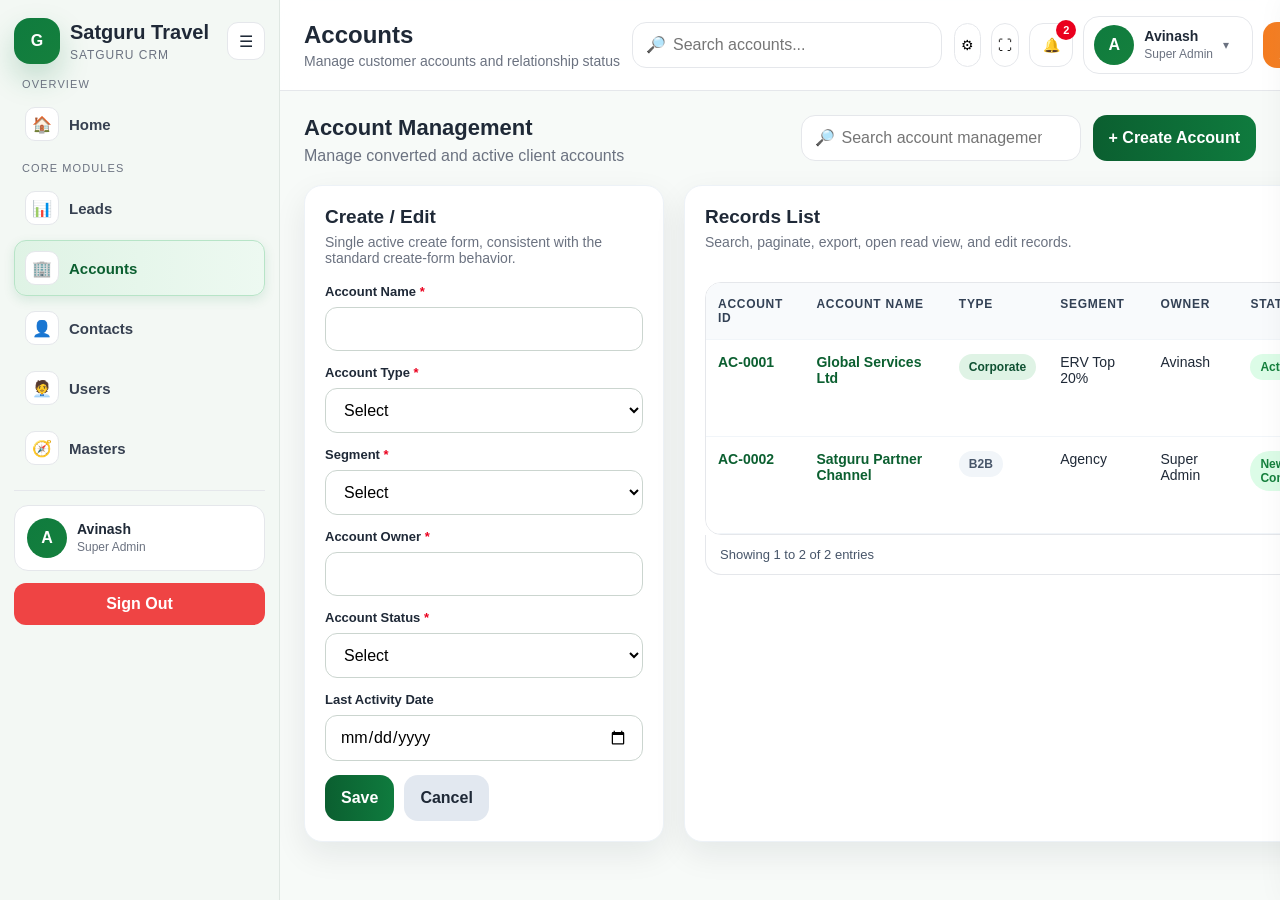
==== commit a8b41c81: "Refine shared CRM shell layout and branding" ====
--- a/accounts.html
+++ b/accounts.html
@@ -1,22 +1,13 @@
 <!DOCTYPE html><html lang="en"><head><meta charset="UTF-8"/><meta name="viewport" content="width=device-width, initial-scale=1.0"/><title>Accounts - Satguru CRM</title><link rel="stylesheet" href="assets/styles.css"/></head><body data-module="accounts"> 
 <div class="app"> 
 <aside class="sidebar" id="sidebar">
-  <div class="brand"><div class="brand-mark">SG</div><div class="brand-copy"><h1>Satguru CRM</h1><p>Main Workspace</p></div><button class="sidebar-toggle js-sidebar-toggle" aria-label="Toggle sidebar">☰</button></div>
-  <div class="sidebar-section"><div class="sidebar-section-title">Overview</div><nav class="nav"><a class="nav-link accounts" href="home.html"><span class="nav-icon">🏠</span><span class="nav-label">Dashboard</span><span class="tooltip">Dashboard</span></a></nav></div>
-  <div class="sidebar-section"><div class="sidebar-section-title">Core Modules</div><nav class="nav"><a class="nav-link accounts" href="leads.html"><span class="nav-icon">📊</span><span class="nav-label">Leads</span><span class="tooltip">Leads</span></a><a class="nav-link accounts" href="accounts.html"><span class="nav-icon">🏢</span><span class="nav-label">Accounts</span><span class="tooltip">Accounts</span></a><a class="nav-link accounts" href="contacts.html"><span class="nav-icon">👤</span><span class="nav-label">Contacts</span><span class="tooltip">Contacts</span></a><a class="nav-link accounts" href="users.html"><span class="nav-icon">🧑‍💼</span><span class="nav-label">Users</span><span class="tooltip">Users</span></a><a class="nav-link accounts" href="masters.html"><span class="nav-icon">🧭</span><span class="nav-label">Masters</span><span class="tooltip">Masters</span></a></nav></div>
+  <div class="brand"><div class="brand-mark">G</div><div class="brand-copy"><h1>Satguru Travel</h1><p>Satguru CRM</p></div><button class="sidebar-toggle js-sidebar-toggle" aria-label="Toggle sidebar">☰</button></div>
+  <div class="sidebar-section"><div class="sidebar-section-title">Overview</div><nav class="nav"><a class="nav-link" href="home.html"><span class="nav-icon">🏠</span><span class="nav-label">Home</span><span class="tooltip">Home</span></a></nav></div>
+  <div class="sidebar-section"><div class="sidebar-section-title">Core Modules</div><nav class="nav"><a class="nav-link" href="leads.html"><span class="nav-icon">📊</span><span class="nav-label">Leads</span><span class="tooltip">Leads</span></a><a class="nav-link active" href="accounts.html"><span class="nav-icon">🏢</span><span class="nav-label">Accounts</span><span class="tooltip">Accounts</span></a><a class="nav-link" href="contacts.html"><span class="nav-icon">👤</span><span class="nav-label">Contacts</span><span class="tooltip">Contacts</span></a><a class="nav-link" href="users.html"><span class="nav-icon">🧑‍💼</span><span class="nav-label">Users</span><span class="tooltip">Users</span></a><a class="nav-link" href="masters.html"><span class="nav-icon">🧭</span><span class="nav-label">Masters</span><span class="tooltip">Masters</span></a></nav></div>
   <div class="sidebar-footer"><div class="footer-user"><div class="avatar">A</div><div class="footer-user-copy"><strong>Avinash</strong><span>Super Admin</span></div></div><a href="index.html"><button class="logout">Sign Out</button></a></div>
 </aside>
 <main class="main" id="main">
-  <header class="topbar">
-    <div class="topbar-left"><button class="icon-btn mobile-sidebar-toggle js-sidebar-toggle" aria-label="Open navigation menu">☰</button><div class="topbar-title"><h2>Accounts</h2></div></div>
-    <div class="topbar-right">
-      <div class="search-wrap"><span class="left">🔎</span><input type="text" placeholder="Global search across CRM records..."/><button class="clear-search">×</button></div>
-      <div class="header-panel-wrap" style="position:relative"><button class="icon-btn" id="exportToggle">⭳</button><div class="dropdown-panel" id="exportPanel"><div class="panel-header"><strong>Export</strong><button class="icon-btn" style="width:34px;height:34px" onclick="APP.closePanels()">✕</button></div><div class="panel-body" id="exportBody"></div></div></div>
-      <button class="icon-btn" id="fullscreenToggle"><span id="fullscreenIcon">⛶</span></button>
-      <div class="header-panel-wrap" style="position:relative"><button class="icon-btn" id="notificationToggle">🔔<span class="badge-count" id="notificationBadge"></span></button><div class="dropdown-panel" id="notificationPanel"><div class="panel-header"><strong>Notifications</strong><button class="icon-btn" style="width:34px;height:34px" onclick="APP.closePanels()">✕</button></div><div class="panel-body" id="notificationBody"></div></div></div>
-      <div class="header-panel-wrap" style="position:relative"><div class="profile-trigger" id="profileToggle"><div class="avatar">A</div><div class="profile-copy"><strong>Avinash</strong><span>Super Admin</span></div><div>▾</div></div><div class="dropdown-panel" id="profilePanel"><div class="panel-header"><strong>User Profile</strong><button class="icon-btn" style="width:34px;height:34px" onclick="APP.closePanels()">✕</button></div><div class="panel-body"><div style="display:flex;gap:12px;align-items:center;margin-bottom:14px"><div class="avatar" style="width:56px;height:56px">A</div><div><strong>Avinash</strong><div class="status-note">Super Admin</div><div class="status-note">admin@satguru.com</div></div></div><button class="ghost-btn" style="width:100%;margin-bottom:10px" onclick="window.location.href='users.html'">View Profile</button><button class="danger-btn" style="width:100%" onclick="window.location.href='index.html'">Sign Out</button></div></div></div>
-    </div>
-  </header>
+  <header class="topbar"><div class="topbar-left"><button class="icon-btn mobile-sidebar-toggle js-sidebar-toggle" aria-label="Open navigation menu">☰</button><div class="topbar-title"><h2>Accounts</h2><p>Manage customer accounts and relationship status</p></div></div><div class="topbar-center"><div class="search-wrap"><span class="left">🔎</span><input type="text" placeholder="Search accounts..."/><button class="clear-search">×</button></div></div><div class="topbar-right"><button class="icon-btn" id="settingsToggle" title="Settings" aria-label="Settings">⚙</button><button class="icon-btn" id="fullscreenToggle" aria-label="Toggle full screen"><span id="fullscreenIcon">⛶</span></button><div class="header-panel-wrap" style="position:relative"><button class="icon-btn" id="notificationToggle" title="Notifications" aria-label="Notifications">🔔<span class="badge-count" id="notificationBadge"></span></button><div class="dropdown-panel" id="notificationPanel"><div class="panel-header"><strong>Notifications</strong><button class="icon-btn" style="width:34px;height:34px" onclick="APP.closePanels()">✕</button></div><div class="panel-body" id="notificationBody"></div></div></div><div class="header-panel-wrap" style="position:relative"><div class="profile-trigger" id="profileToggle"><div class="avatar">A</div><div class="profile-copy"><strong>Avinash</strong><span>Super Admin</span></div><div class="profile-arrow">▾</div></div><div class="dropdown-panel" id="profilePanel"><div class="panel-header"><strong>User Profile</strong><button class="icon-btn" style="width:34px;height:34px" onclick="APP.closePanels()">✕</button></div><div class="panel-body"><div style="display:flex;gap:12px;align-items:center;margin-bottom:14px"><div class="avatar" style="width:56px;height:56px">A</div><div style="min-width:0"><strong>Avinash</strong><div class="status-note">Super Admin</div><div class="status-note" style="overflow:hidden;text-overflow:ellipsis;white-space:nowrap">admin@satguru.com</div></div></div><button class="ghost-btn" style="width:100%;margin-bottom:10px" onclick="window.location.href='users.html'">View Profile</button><button class="danger-btn" style="width:100%" onclick="window.location.href='index.html'">Sign Out</button></div></div></div><button class="primary-btn top-create-btn" data-create-label="+ Create Account">+ Create Account</button></div></header>
   <div class="page" id="pageRoot"></div>
 </main></div>
 <div class="overlay" id="overlay"></div><div class="drawer" id="drawer"></div>
--- a/assets/styles.css
+++ b/assets/styles.css
@@ -70,7 +70,7 @@
   color:#fff;
   box-shadow:0 14px 30px rgba(15,123,62,.22);
 }
-.brand-copy h1{font-size:22px;margin:0 0 4px}
+.brand-copy h1{font-size:20px;margin:0 0 4px}
 .brand-copy p{
   margin:0;
   color:#6b7280;
@@ -89,6 +89,12 @@
   color:#1f2937;
 }
 .sidebar.collapsed .sidebar-toggle{margin-left:0}
+.sidebar.collapsed .brand-mark{
+  width:42px;
+  height:42px;
+  border-radius:14px;
+  font-size:22px;
+}
 .sidebar-section{margin-top:10px}
 .sidebar-section-title{
   font-size:11px;
@@ -218,7 +224,11 @@
   align-items:center;
   gap:14px;
   min-width:0;
-  flex:1 1 auto;
+  flex:0 0 auto;
+}
+.topbar-center{
+  flex:1 1 520px;
+  min-width:280px;
 }
 .icon-btn{
   width:44px;
@@ -249,8 +259,8 @@
 .search-wrap{
   position:relative;
   min-width:220px;
-  max-width:420px;
-  flex:1 1 300px;
+  max-width:100%;
+  flex:1 1 auto;
 }
 .search-wrap input{
   width:100%;
@@ -285,6 +295,9 @@
 .primary-btn{
   background:linear-gradient(90deg,var(--primary-dark),var(--primary));
   color:#fff;
+}
+.top-create-btn{
+  background:linear-gradient(90deg,#f47c20,#fb923c);
 }
 .secondary-btn{background:#e2e8f0;color:var(--text)}
 .ghost-btn{background:#fff;border:1px solid var(--line);color:var(--text)}
@@ -346,53 +359,22 @@
 .profile-trigger{
   display:flex;
   align-items:center;
-  justify-content:center;
-  gap:0;
+  justify-content:flex-start;
+  gap:10px;
   border:1px solid var(--line);
   border-radius:16px;
-  padding:8px;
-  background:#fff;
-  cursor:pointer;
-  width:58px;
-  min-width:58px;
-  overflow:hidden;
-  transition:all .22s ease;
+  padding:8px 10px;
+  background:#fff;
+  cursor:pointer;
+  min-width:170px;
 }
 
 .profile-copy{
-  width:0;
-  opacity:0;
+  min-width:0;
   overflow:hidden;
   white-space:nowrap;
-  transition:all .22s ease;
-}
-
-.profile-trigger > div:last-child{
-  width:0;
-  opacity:0;
-  overflow:hidden;
-  transition:all .22s ease;
-}
-
-.header-panel-wrap:hover .profile-trigger,
-.header-panel-wrap:focus-within .profile-trigger{
-  justify-content:flex-start;
-  gap:12px;
-  width:210px;
-  padding:8px 12px;
-}
-
-.header-panel-wrap:hover .profile-copy,
-.header-panel-wrap:focus-within .profile-copy{
-  width:auto;
-  opacity:1;
-}
-
-.header-panel-wrap:hover .profile-trigger > div:last-child,
-.header-panel-wrap:focus-within .profile-trigger > div:last-child{
-  width:auto;
-  opacity:1;
-}
+}
+.profile-arrow{color:var(--muted);font-size:12px}
 
 .profile-copy strong{
   display:block;
@@ -677,9 +659,11 @@
   .main,.main.collapsed{margin-left:0;width:100%}
   .search-wrap{min-width:100%}
   .topbar{align-items:flex-start;flex-direction:column}
-  .topbar-right{width:100%}
+  .topbar-center{width:100%;min-width:0}
+  .topbar-right{width:100%;flex-wrap:wrap}
+  .top-create-btn{margin-left:auto}
   .mobile-sidebar-toggle{display:flex}
-  .profile-trigger{min-width:58px}
+  .profile-trigger{min-width:150px}
 }
 @media (max-width:640px){
   .page{padding:18px}
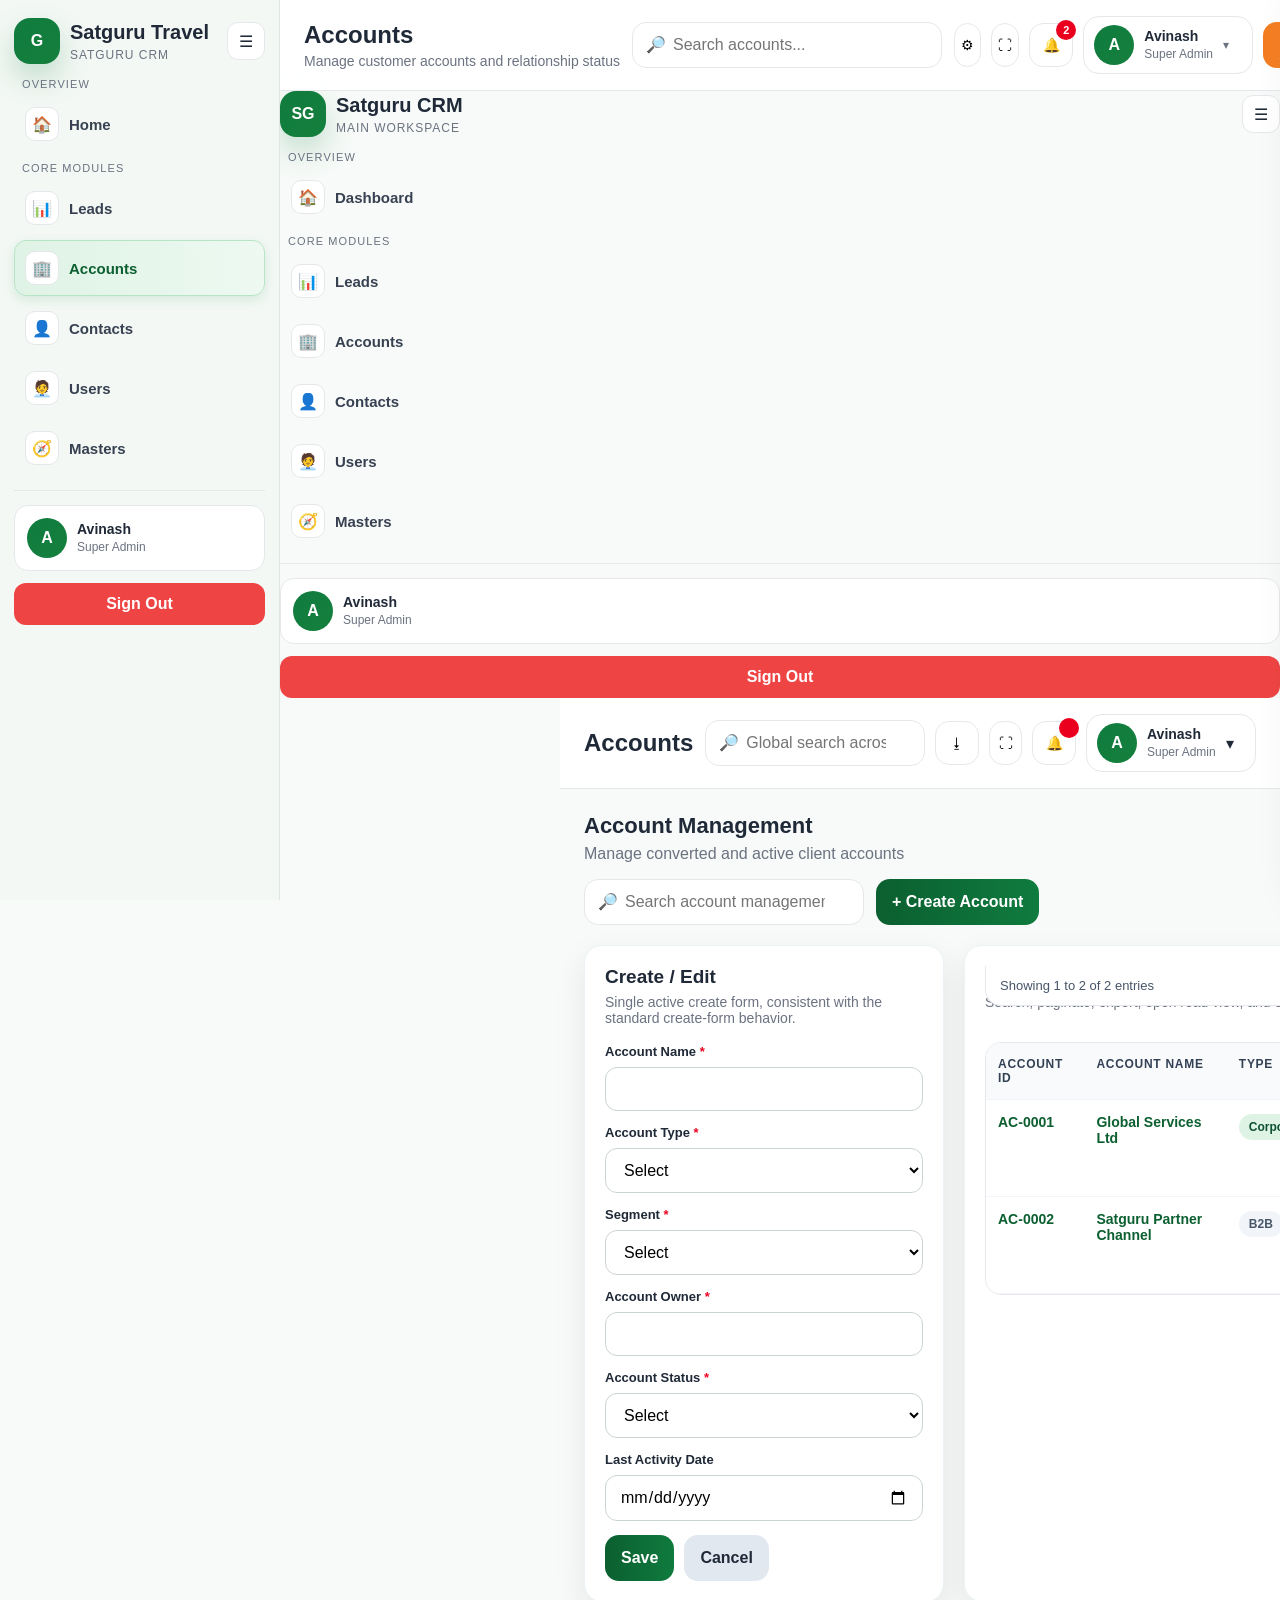
==== commit 9a6c5c74: "Merge branch 'codex/describe-available-features-and-services-3jolc8' into codex/fix-sidebar-toggle-v" ====
--- a/accounts.html
+++ b/accounts.html
@@ -8,6 +8,22 @@
 </aside>
 <main class="main" id="main">
   <header class="topbar"><div class="topbar-left"><button class="icon-btn mobile-sidebar-toggle js-sidebar-toggle" aria-label="Open navigation menu">☰</button><div class="topbar-title"><h2>Accounts</h2><p>Manage customer accounts and relationship status</p></div></div><div class="topbar-center"><div class="search-wrap"><span class="left">🔎</span><input type="text" placeholder="Search accounts..."/><button class="clear-search">×</button></div></div><div class="topbar-right"><button class="icon-btn" id="settingsToggle" title="Settings" aria-label="Settings">⚙</button><button class="icon-btn" id="fullscreenToggle" aria-label="Toggle full screen"><span id="fullscreenIcon">⛶</span></button><div class="header-panel-wrap" style="position:relative"><button class="icon-btn" id="notificationToggle" title="Notifications" aria-label="Notifications">🔔<span class="badge-count" id="notificationBadge"></span></button><div class="dropdown-panel" id="notificationPanel"><div class="panel-header"><strong>Notifications</strong><button class="icon-btn" style="width:34px;height:34px" onclick="APP.closePanels()">✕</button></div><div class="panel-body" id="notificationBody"></div></div></div><div class="header-panel-wrap" style="position:relative"><div class="profile-trigger" id="profileToggle"><div class="avatar">A</div><div class="profile-copy"><strong>Avinash</strong><span>Super Admin</span></div><div class="profile-arrow">▾</div></div><div class="dropdown-panel" id="profilePanel"><div class="panel-header"><strong>User Profile</strong><button class="icon-btn" style="width:34px;height:34px" onclick="APP.closePanels()">✕</button></div><div class="panel-body"><div style="display:flex;gap:12px;align-items:center;margin-bottom:14px"><div class="avatar" style="width:56px;height:56px">A</div><div style="min-width:0"><strong>Avinash</strong><div class="status-note">Super Admin</div><div class="status-note" style="overflow:hidden;text-overflow:ellipsis;white-space:nowrap">admin@satguru.com</div></div></div><button class="ghost-btn" style="width:100%;margin-bottom:10px" onclick="window.location.href='users.html'">View Profile</button><button class="danger-btn" style="width:100%" onclick="window.location.href='index.html'">Sign Out</button></div></div></div><button class="primary-btn top-create-btn" data-create-label="+ Create Account">+ Create Account</button></div></header>
+  <div class="brand"><div class="brand-mark">SG</div><div class="brand-copy"><h1>Satguru CRM</h1><p>Main Workspace</p></div><button class="sidebar-toggle js-sidebar-toggle" aria-label="Toggle sidebar">☰</button></div>
+  <div class="sidebar-section"><div class="sidebar-section-title">Overview</div><nav class="nav"><a class="nav-link accounts" href="home.html"><span class="nav-icon">🏠</span><span class="nav-label">Dashboard</span><span class="tooltip">Dashboard</span></a></nav></div>
+  <div class="sidebar-section"><div class="sidebar-section-title">Core Modules</div><nav class="nav"><a class="nav-link accounts" href="leads.html"><span class="nav-icon">📊</span><span class="nav-label">Leads</span><span class="tooltip">Leads</span></a><a class="nav-link accounts" href="accounts.html"><span class="nav-icon">🏢</span><span class="nav-label">Accounts</span><span class="tooltip">Accounts</span></a><a class="nav-link accounts" href="contacts.html"><span class="nav-icon">👤</span><span class="nav-label">Contacts</span><span class="tooltip">Contacts</span></a><a class="nav-link accounts" href="users.html"><span class="nav-icon">🧑‍💼</span><span class="nav-label">Users</span><span class="tooltip">Users</span></a><a class="nav-link accounts" href="masters.html"><span class="nav-icon">🧭</span><span class="nav-label">Masters</span><span class="tooltip">Masters</span></a></nav></div>
+  <div class="sidebar-footer"><div class="footer-user"><div class="avatar">A</div><div class="footer-user-copy"><strong>Avinash</strong><span>Super Admin</span></div></div><a href="index.html"><button class="logout">Sign Out</button></a></div>
+</aside>
+<main class="main" id="main">
+  <header class="topbar">
+    <div class="topbar-left"><button class="icon-btn mobile-sidebar-toggle js-sidebar-toggle" aria-label="Open navigation menu">☰</button><div class="topbar-title"><h2>Accounts</h2></div></div>
+    <div class="topbar-right">
+      <div class="search-wrap"><span class="left">🔎</span><input type="text" placeholder="Global search across CRM records..."/><button class="clear-search">×</button></div>
+      <div class="header-panel-wrap" style="position:relative"><button class="icon-btn" id="exportToggle">⭳</button><div class="dropdown-panel" id="exportPanel"><div class="panel-header"><strong>Export</strong><button class="icon-btn" style="width:34px;height:34px" onclick="APP.closePanels()">✕</button></div><div class="panel-body" id="exportBody"></div></div></div>
+      <button class="icon-btn" id="fullscreenToggle"><span id="fullscreenIcon">⛶</span></button>
+      <div class="header-panel-wrap" style="position:relative"><button class="icon-btn" id="notificationToggle">🔔<span class="badge-count" id="notificationBadge"></span></button><div class="dropdown-panel" id="notificationPanel"><div class="panel-header"><strong>Notifications</strong><button class="icon-btn" style="width:34px;height:34px" onclick="APP.closePanels()">✕</button></div><div class="panel-body" id="notificationBody"></div></div></div>
+      <div class="header-panel-wrap" style="position:relative"><div class="profile-trigger" id="profileToggle"><div class="avatar">A</div><div class="profile-copy"><strong>Avinash</strong><span>Super Admin</span></div><div>▾</div></div><div class="dropdown-panel" id="profilePanel"><div class="panel-header"><strong>User Profile</strong><button class="icon-btn" style="width:34px;height:34px" onclick="APP.closePanels()">✕</button></div><div class="panel-body"><div style="display:flex;gap:12px;align-items:center;margin-bottom:14px"><div class="avatar" style="width:56px;height:56px">A</div><div><strong>Avinash</strong><div class="status-note">Super Admin</div><div class="status-note">admin@satguru.com</div></div></div><button class="ghost-btn" style="width:100%;margin-bottom:10px" onclick="window.location.href='users.html'">View Profile</button><button class="danger-btn" style="width:100%" onclick="window.location.href='index.html'">Sign Out</button></div></div></div>
+    </div>
+  </header>
   <div class="page" id="pageRoot"></div>
 </main></div>
 <div class="overlay" id="overlay"></div><div class="drawer" id="drawer"></div>
--- a/assets/styles.css
+++ b/assets/styles.css
@@ -664,6 +664,9 @@
   .top-create-btn{margin-left:auto}
   .mobile-sidebar-toggle{display:flex}
   .profile-trigger{min-width:150px}
+  .topbar-right{width:100%}
+  .mobile-sidebar-toggle{display:flex}
+  .profile-trigger{min-width:58px}
 }
 @media (max-width:640px){
   .page{padding:18px}
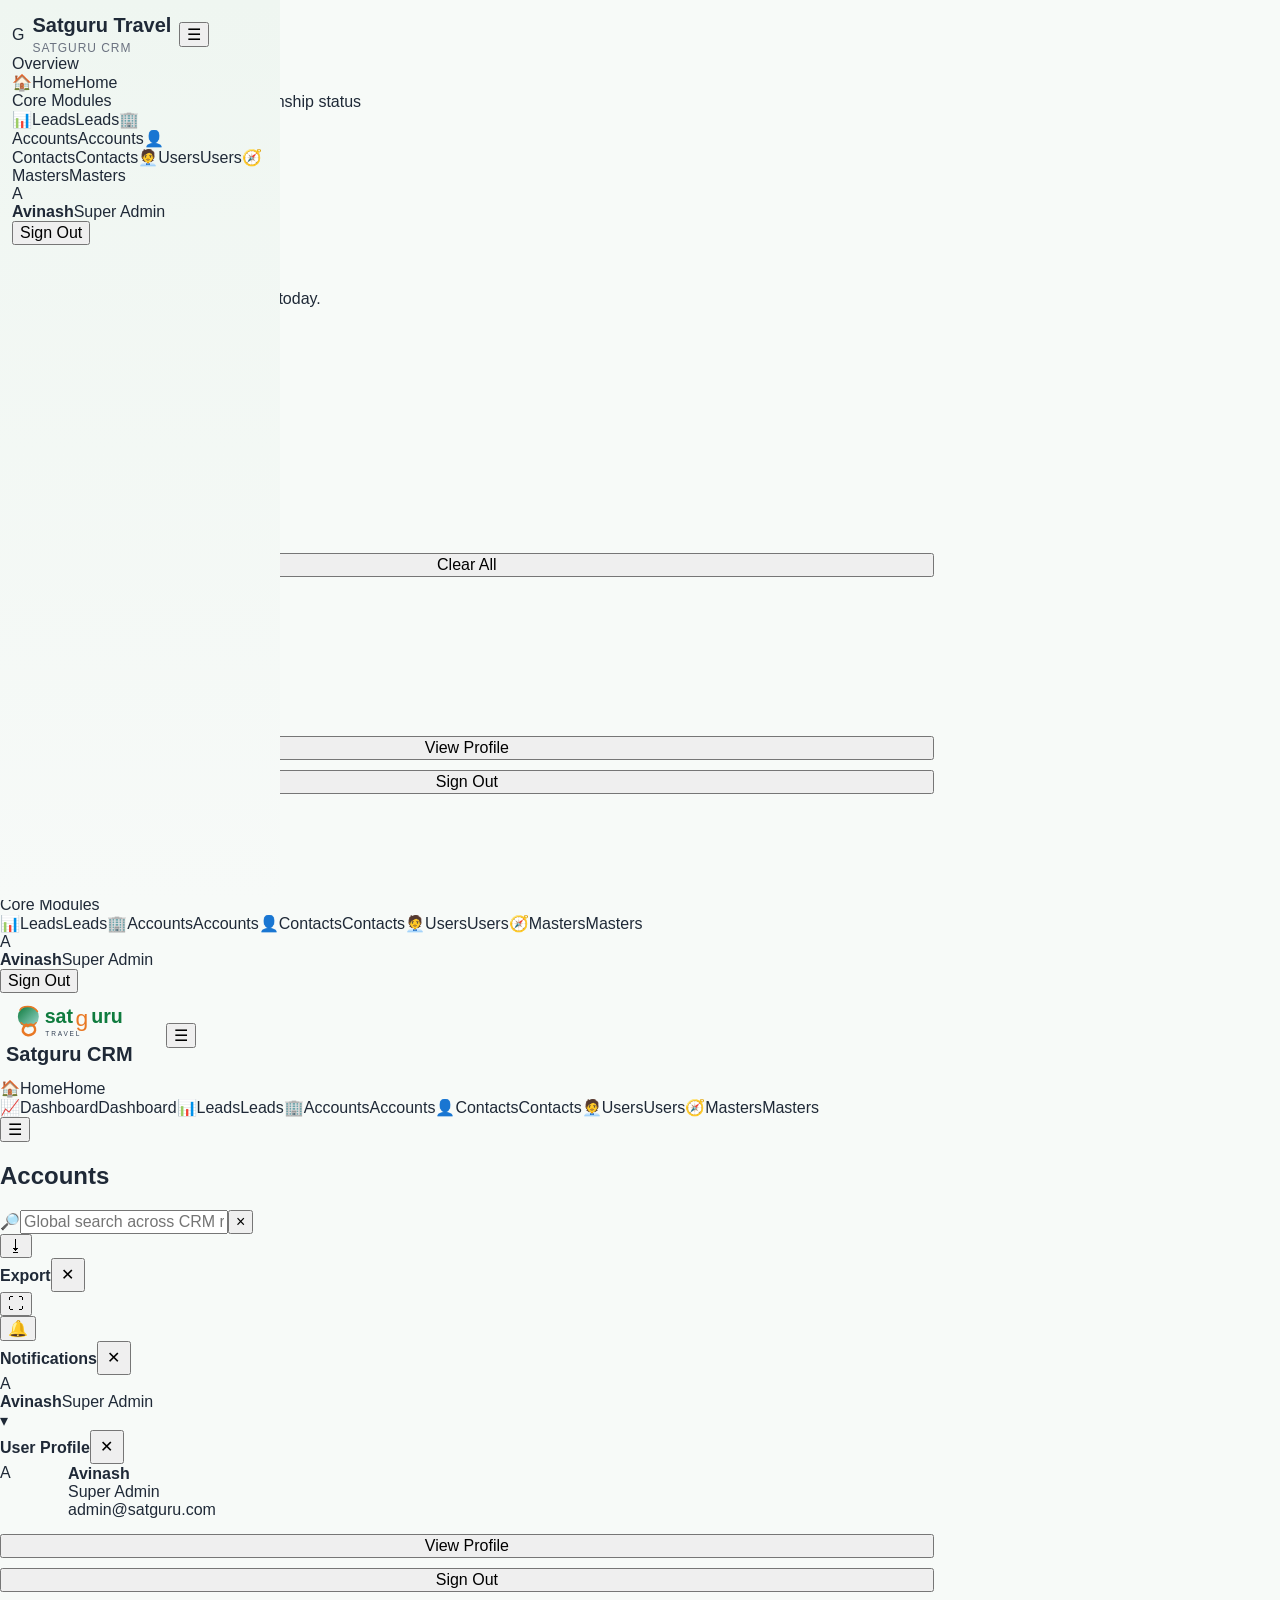
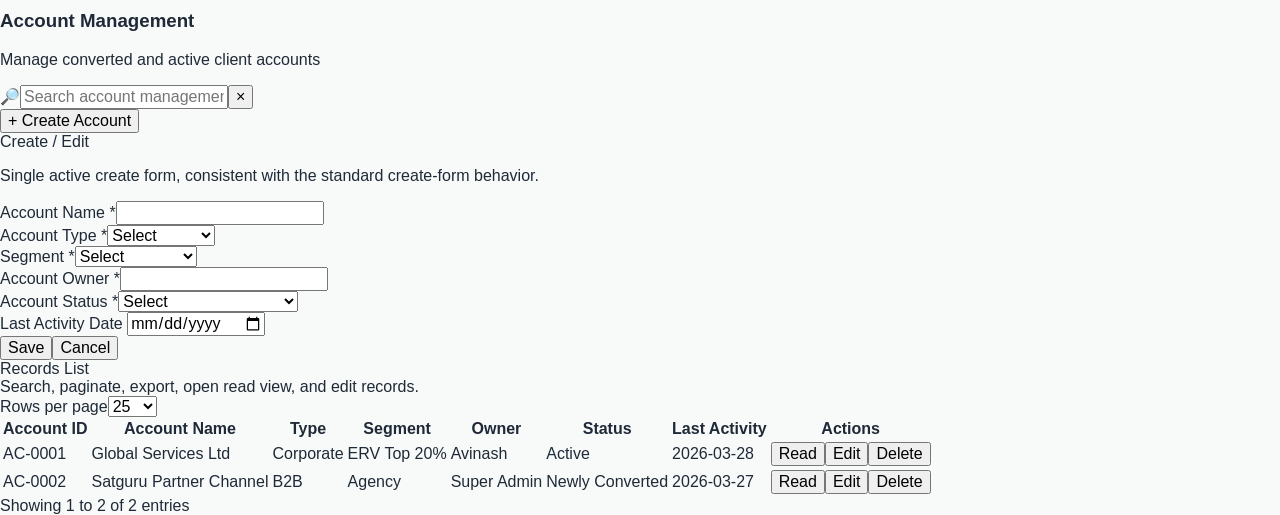
==== commit 50c68349: "Merge branch 'main' into codex/describe-available-features-and-services-3jolc8" ====
--- a/accounts.html
+++ b/accounts.html
@@ -1,5 +1,5 @@
-<!DOCTYPE html><html lang="en"><head><meta charset="UTF-8"/><meta name="viewport" content="width=device-width, initial-scale=1.0"/><title>Accounts - Satguru CRM</title><link rel="stylesheet" href="assets/styles.css"/></head><body data-module="accounts"> 
-<div class="app"> 
+<!DOCTYPE html><html lang="en"><head><meta charset="UTF-8"/><meta name="viewport" content="width=device-width, initial-scale=1.0"/><title>Accounts - Satguru CRM</title><link rel="stylesheet" href="assets/styles.css"/></head><body data-module="accounts">
+<div class="app">
 <aside class="sidebar" id="sidebar">
   <div class="brand"><div class="brand-mark">G</div><div class="brand-copy"><h1>Satguru Travel</h1><p>Satguru CRM</p></div><button class="sidebar-toggle js-sidebar-toggle" aria-label="Toggle sidebar">☰</button></div>
   <div class="sidebar-section"><div class="sidebar-section-title">Overview</div><nav class="nav"><a class="nav-link" href="home.html"><span class="nav-icon">🏠</span><span class="nav-label">Home</span><span class="tooltip">Home</span></a></nav></div>
@@ -12,6 +12,10 @@
   <div class="sidebar-section"><div class="sidebar-section-title">Overview</div><nav class="nav"><a class="nav-link accounts" href="home.html"><span class="nav-icon">🏠</span><span class="nav-label">Dashboard</span><span class="tooltip">Dashboard</span></a></nav></div>
   <div class="sidebar-section"><div class="sidebar-section-title">Core Modules</div><nav class="nav"><a class="nav-link accounts" href="leads.html"><span class="nav-icon">📊</span><span class="nav-label">Leads</span><span class="tooltip">Leads</span></a><a class="nav-link accounts" href="accounts.html"><span class="nav-icon">🏢</span><span class="nav-label">Accounts</span><span class="tooltip">Accounts</span></a><a class="nav-link accounts" href="contacts.html"><span class="nav-icon">👤</span><span class="nav-label">Contacts</span><span class="tooltip">Contacts</span></a><a class="nav-link accounts" href="users.html"><span class="nav-icon">🧑‍💼</span><span class="nav-label">Users</span><span class="tooltip">Users</span></a><a class="nav-link accounts" href="masters.html"><span class="nav-icon">🧭</span><span class="nav-label">Masters</span><span class="tooltip">Masters</span></a></nav></div>
   <div class="sidebar-footer"><div class="footer-user"><div class="avatar">A</div><div class="footer-user-copy"><strong>Avinash</strong><span>Super Admin</span></div></div><a href="index.html"><button class="logout">Sign Out</button></a></div>
+  <div class="sidebar-header"><div class="brand"><div class="brand-copy"><img class="brand-logo" src="assets/satguru-travel-logo.svg" alt="Satguru Travel Logo" onerror="this.style.display='none';this.nextElementSibling.style.display='block'"/><div class="brand-logo-fallback">Satguru Travel</div><h1>Satguru CRM</h1></div><button class="sidebar-toggle" id="sidebarToggle" aria-label="Toggle sidebar">☰</button></div></div><div class="sidebar-modules">
+  <div class="sidebar-section"><nav class="nav"><a class="nav-link accounts" href="home.html"><span class="nav-icon">🏠</span><span class="nav-label">Home</span><span class="tooltip">Home</span></a></nav></div>
+  <div class="sidebar-section"><nav class="nav"><a class="nav-link" href="dashboard.html"><span class="nav-icon">📈</span><span class="nav-label">Dashboard</span><span class="tooltip">Dashboard</span></a><a class="nav-link accounts" href="leads.html"><span class="nav-icon">📊</span><span class="nav-label">Leads</span><span class="tooltip">Leads</span></a><a class="nav-link accounts" href="accounts.html"><span class="nav-icon">🏢</span><span class="nav-label">Accounts</span><span class="tooltip">Accounts</span></a><a class="nav-link accounts" href="contacts.html"><span class="nav-icon">👤</span><span class="nav-label">Contacts</span><span class="tooltip">Contacts</span></a><a class="nav-link accounts" href="users.html"><span class="nav-icon">🧑‍💼</span><span class="nav-label">Users</span><span class="tooltip">Users</span></a><a class="nav-link accounts" href="masters.html"><span class="nav-icon">🧭</span><span class="nav-label">Masters</span><span class="tooltip">Masters</span></a></nav></div>
+  </div>
 </aside>
 <main class="main" id="main">
   <header class="topbar">
--- a/assets/styles.css
+++ b/assets/styles.css
@@ -29,7 +29,8 @@
 }
 
 *{box-sizing:border-box}
-html,body{margin:0;padding:0;font-family:Inter,Arial,sans-serif;color:var(--text);background:var(--bg)}
+html,body{margin:0;padding:0;font-family:Inter,Arial,sans-serif;color:var(--text);background:var(--bg);overflow-x:hidden}
+body{-webkit-text-size-adjust:100%;text-size-adjust:100%}
 a{text-decoration:none;color:inherit}
 button,input,select,textarea{font:inherit}
 
@@ -41,13 +42,12 @@
   top:0;
   bottom:0;
   width:var(--sidebar-width);
-  background:#f3f8f4;
+  background:linear-gradient(180deg,#eff6f1 0%,#f7faf8 100%);
   color:#1f2937;
-  padding:18px 14px;
-  overflow:auto;
+  padding:14px 12px 16px;
+  overflow:hidden;
   transition:width .2s ease, transform .2s ease;
   z-index:40;
-  border-right:1px solid #dfe7e2;
 }
 .sidebar.collapsed{width:var(--sidebar-collapsed)}
 .sidebar.collapsed .brand-copy,
@@ -57,18 +57,32 @@
 .sidebar.collapsed .nav-link{justify-content:center}
 .sidebar.collapsed .nav-icon{margin-right:0}
 
-.brand{display:flex;align-items:center;gap:10px;margin-bottom:14px}
-.brand-mark{
-  width:46px;
-  height:46px;
-  border-radius:16px;
-  background:linear-gradient(135deg,#0f7b3e,#15803d);
-  display:flex;
-  align-items:center;
-  justify-content:center;
+.sidebar-header{
+  min-height:86px;
+  display:flex;
+  align-items:center;
+  padding:8px 6px;
+}
+.brand{
+  display:flex;
+  align-items:center;
+  gap:8px;
+  width:100%;
+}
+.brand-logo{
+  width:152px;
+  max-width:100%;
+  height:42px;
+  object-fit:contain;
+  display:block;
+}
+.brand-logo-fallback{
+  display:none;
+  font-size:26px;
+  line-height:1;
   font-weight:800;
-  color:#fff;
-  box-shadow:0 14px 30px rgba(15,123,62,.22);
+  letter-spacing:.01em;
+  color:#0f7b3e;
 }
 .brand-copy h1{font-size:20px;margin:0 0 4px}
 .brand-copy p{
@@ -77,14 +91,22 @@
   font-size:12px;
   text-transform:uppercase;
   letter-spacing:.08em;
-}
+.brand-copy{
+  display:flex;
+  flex-direction:column;
+  align-items:center;
+  justify-content:center;
+  flex:1;
+  text-align:center;
+}
+.brand-copy h1{font-size:20px;margin:4px 0 0;line-height:1.1;color:#1f2937}
 .sidebar-toggle{
   margin-left:auto;
   width:38px;
   height:38px;
   border-radius:11px;
   border:1px solid var(--line);
-  background:#fff;
+  background:#f8fbf9;
   cursor:pointer;
   color:#1f2937;
 }
@@ -94,8 +116,28 @@
   height:42px;
   border-radius:14px;
   font-size:22px;
+.sidebar.collapsed .brand-copy{display:none}
+.sidebar.collapsed .sidebar-header{justify-content:center}
+
+.sidebar-modules{
+  margin-top:10px;
+  height:calc(100vh - 124px);
+  overflow:auto;
+  border-right:1px solid #dfe7e2;
+  padding-right:8px;
+  scrollbar-width:thin;
+  scrollbar-color:#9aa7a0 #eef4ef;
+}
+.sidebar-modules::-webkit-scrollbar{width:8px}
+.sidebar-modules::-webkit-scrollbar-thumb{
+  background:#9aa7a0;
+  border-radius:10px;
+}
+.sidebar-modules::-webkit-scrollbar-track{
+  background:#eef4ef;
 }
 .sidebar-section{margin-top:10px}
+.sidebar-section + .sidebar-section{margin-top:4px}
 .sidebar-section-title{
   font-size:11px;
   text-transform:uppercase;
@@ -104,27 +146,27 @@
   margin:0 0 6px 8px;
 }
 
-.nav{display:grid;gap:4px}
+.nav{display:grid;gap:2px}
 .nav-link{
   display:flex;
   align-items:center;
   gap:10px;
-  padding:10px 10px;
-  border-radius:12px;
+  padding:8px 10px;
+  border-radius:14px;
   color:#374151;
   border:1px solid transparent;
   position:relative;
 }
-.nav-link:hover{background:#eef6f0}
+.nav-link:hover{background:#eaf4ee}
 .nav-link.active{
-  background:linear-gradient(90deg,#dff3e5,#edf9f1);
-  border-color:#b7e4c7;
+  background:linear-gradient(90deg,#dff2e7,#eef8f2);
+  border-color:#b1dcbf;
   color:#0b5f30;
-  box-shadow:0 4px 12px rgba(15,123,62,.12);
+  box-shadow:0 10px 20px rgba(15,123,62,.14);
 }
 .nav-icon{
-  width:34px;
-  height:34px;
+  width:32px;
+  height:32px;
   border-radius:10px;
   background:#ffffff;
   border:1px solid var(--line);
@@ -157,7 +199,7 @@
 .sidebar.collapsed .nav-link:hover .tooltip{display:block}
 
 .sidebar-footer{
-  margin-top:14px;
+  margin-top:10px;
   padding-top:14px;
   border-top:1px solid var(--line);
 }
@@ -210,14 +252,15 @@
   position:sticky;
   top:0;
   z-index:30;
-  background:rgba(255,255,255,.9);
-  backdrop-filter:blur(10px);
+  background:#fff;
   border-bottom:1px solid var(--line);
-  padding:16px 24px;
+  box-shadow:0 4px 18px rgba(15,23,42,.05);
+  height:76px;
+  padding:0 20px;
   display:flex;
   justify-content:space-between;
   align-items:center;
-  gap:12px;
+  gap:20px;
 }
 .topbar-left{
   display:flex;
@@ -261,16 +304,34 @@
   min-width:220px;
   max-width:100%;
   flex:1 1 auto;
+  min-width:420px;
+  max-width:520px;
+  flex:1 1 420px;
+  display:flex;
+  align-items:center;
+  border:1px solid #d1d5db;
+  border-radius:14px;
+  background:#fff;
+  height:46px;
+}
+.search-scope{
+  min-width:145px;
+  height:100%;
+  border:none;
+  border-right:1px solid var(--line);
+  border-radius:14px 0 0 14px;
+  padding:0 12px;
+  background:transparent;
+  color:#334155;
 }
 .search-wrap input{
   width:100%;
-  height:46px;
-  border-radius:14px;
-  border:1px solid var(--line);
-  padding:0 38px 0 40px;
-  background:#fff;
-}
-.search-wrap .left{position:absolute;left:14px;top:13px;color:var(--muted)}
+  height:100%;
+  border:none;
+  padding:0 38px 0 12px;
+  background:transparent;
+}
+.search-wrap .left{display:none}
 .search-wrap .clear-search{
   position:absolute;
   right:10px;
@@ -283,8 +344,11 @@
   display:none;
 }
 .search-wrap.has-value .clear-search{display:block}
+.topbar-separator{margin-left:8px}
+.topbar-right .create-btn{margin-left:2px}
 
 .primary-btn,.secondary-btn,.ghost-btn,.danger-btn{
+  min-height:44px;
   height:46px;
   border-radius:14px;
   padding:0 16px;
@@ -372,6 +436,20 @@
 .profile-copy{
   min-width:0;
   overflow:hidden;
+  border-radius:18px;
+  padding:8px 12px;
+  background:#fff;
+  cursor:pointer;
+  width:auto;
+  min-width:58px;
+  max-width:180px;
+  overflow:hidden;
+  transition:all .2s ease;
+}
+
+.profile-copy{
+  width:auto;
+  opacity:1;
   white-space:nowrap;
 }
 .profile-arrow{color:var(--muted);font-size:12px}
@@ -384,6 +462,10 @@
 .profile-copy span{
   font-size:12px;
   color:var(--muted);
+}
+.profile-trigger .caret{color:var(--muted);font-size:12px}
+.create-menu{
+  width:240px;
 }
 .page{padding:24px}
 .info-banner{
@@ -408,7 +490,7 @@
   box-shadow:var(--shadow);
   padding:20px;
 }
-.kpi-value{font-size:30px;font-weight:800;margin:8px 0}
+.kpi-value{font-size:clamp(1.25rem,2vw + .6rem,1.9rem);font-weight:800;margin:8px 0;word-break:break-word}
 .kpi-label{font-size:13px;color:var(--muted)}
 .kpi-foot{font-size:12px;color:#475569}
 
@@ -650,8 +732,24 @@
 .status-note{font-size:12px;color:var(--muted)}
 
 @media (max-width:1200px){
+  .topbar{padding:0 16px}
+  .topbar-title h2{font-size:22px}
+  .topbar-title p{font-size:13px}
+  .topbar-right{gap:8px}
+  .search-wrap{min-width:340px;max-width:380px;flex:1 1 340px}
+  .search-scope{min-width:128px}
+  .primary-btn,.secondary-btn,.ghost-btn,.danger-btn{height:42px}
+  .icon-btn{width:40px;height:40px;border-radius:12px}
   .kpi-grid{grid-template-columns:repeat(2,minmax(0,1fr))}
   .grid-2-1,.data-layout{grid-template-columns:1fr}
+}
+@media (max-width:1024px){
+  :root{--sidebar-width:240px}
+  .topbar{flex-wrap:wrap}
+  .topbar-left,.topbar-right{width:100%}
+  .search-wrap{max-width:none;min-width:280px}
+  .profile-copy,.profile-trigger .caret{display:none}
+  .profile-trigger{padding:8px}
 }
 @media (max-width:860px){
   .sidebar{position:fixed;transform:translateX(-100%)}
@@ -666,11 +764,68 @@
   .profile-trigger{min-width:150px}
   .topbar-right{width:100%}
   .mobile-sidebar-toggle{display:flex}
+  .sidebar-modules{
+    height:calc(100vh - 134px);
+  }
+  .main,.main.collapsed{
+    margin-left:0;
+    width:100%;
+  }
+  .topbar{
+    align-items:flex-start;
+    flex-direction:column;
+    gap:10px;
+  }
+  .topbar-left,.topbar-right{width:100%}
+  .topbar-right{
+    flex-wrap:wrap;
+    justify-content:flex-start;
+  }
+  .search-wrap{
+    min-width:100%;
+    flex:1 1 100%;
+  }
+  .search-scope{min-width:120px}
+  .module-actions{width:100%}
+  .module-actions .search-wrap,.module-actions .primary-btn{width:100%}
+  .primary-btn{width:100%}
   .profile-trigger{min-width:58px}
+  .dropdown-panel{
+    width:min(92vw,340px);
+    right:0;
+  }
 }
 @media (max-width:640px){
-  .page{padding:18px}
+  .sidebar{padding:10px}
+  .brand-copy h1{font-size:18px}
+  .brand-logo{width:132px;height:36px}
+  .topbar{padding:12px}
+  .page{padding:16px}
+  .card,.kpi-card,.data-card{border-radius:14px}
   .kpi-grid{grid-template-columns:1fr}
-  table{min-width:760px}
+  .toolbar,.footer-bar{align-items:flex-start}
+  .selected-records{width:100%}
+  .table-wrap{overflow:visible;border:none;background:transparent}
+  table{min-width:100%;border-collapse:separate;border-spacing:0 10px;background:transparent}
+  thead{display:none}
+  tbody,tr,td{display:block;width:100%}
+  tr{background:#fff;border:1px solid var(--line);border-radius:14px;box-shadow:var(--shadow);padding:10px 12px}
+  td{border-bottom:1px dashed #e5e7eb;padding:9px 0;text-align:right;position:relative}
+  td:last-child{border-bottom:none;padding-bottom:2px}
+  td::before{content:attr(data-label);float:left;color:var(--muted);font-weight:600;text-transform:none}
+  .table-actions{justify-content:flex-end}
   .drawer-grid{grid-template-columns:1fr}
-}
+  .panel-body{max-height:58vh}
+}
+@media (max-width:420px){
+  .brand{gap:8px}
+  .sidebar-toggle{width:34px;height:34px}
+  .topbar-title h2{font-size:20px}
+  .topbar-title p{font-size:12px}
+  .icon-btn{width:38px;height:38px}
+  .primary-btn,.secondary-btn,.ghost-btn,.danger-btn{
+    height:40px;
+    border-radius:12px;
+    padding:0 12px;
+  }
+}
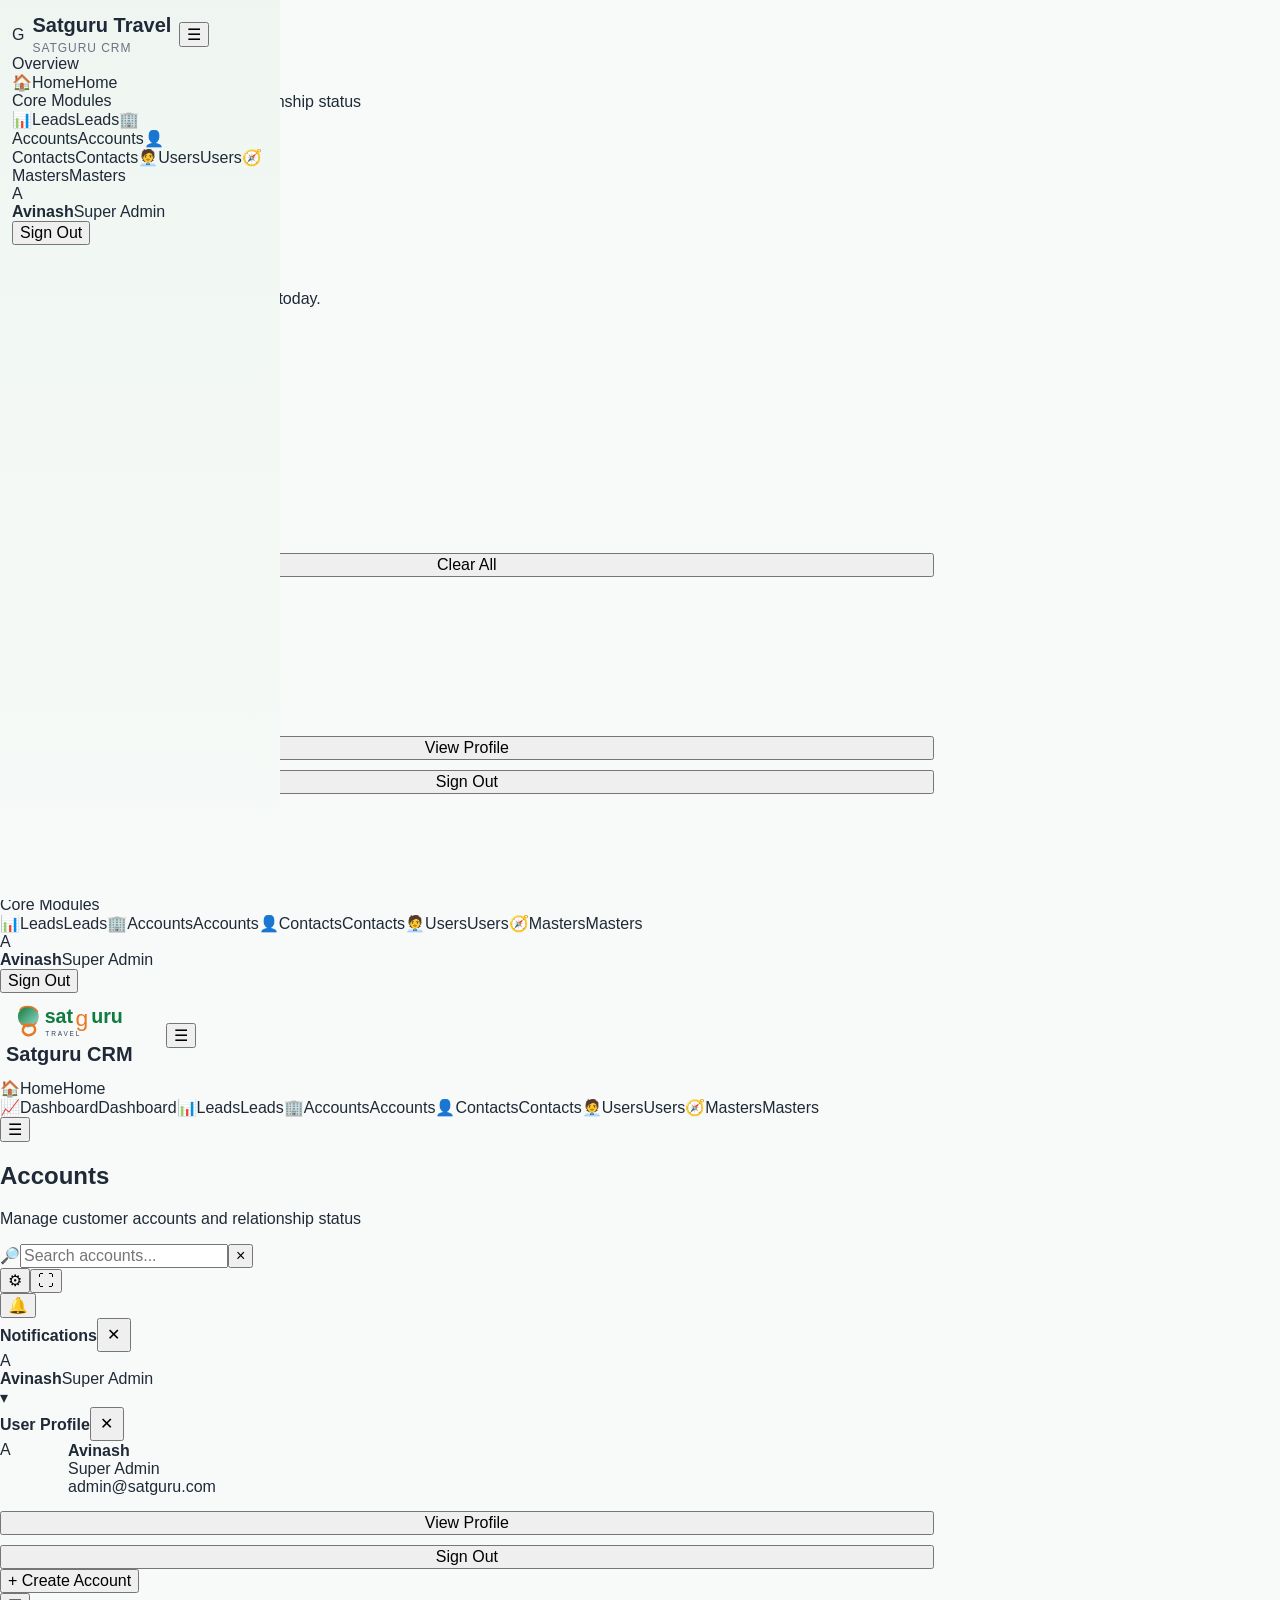
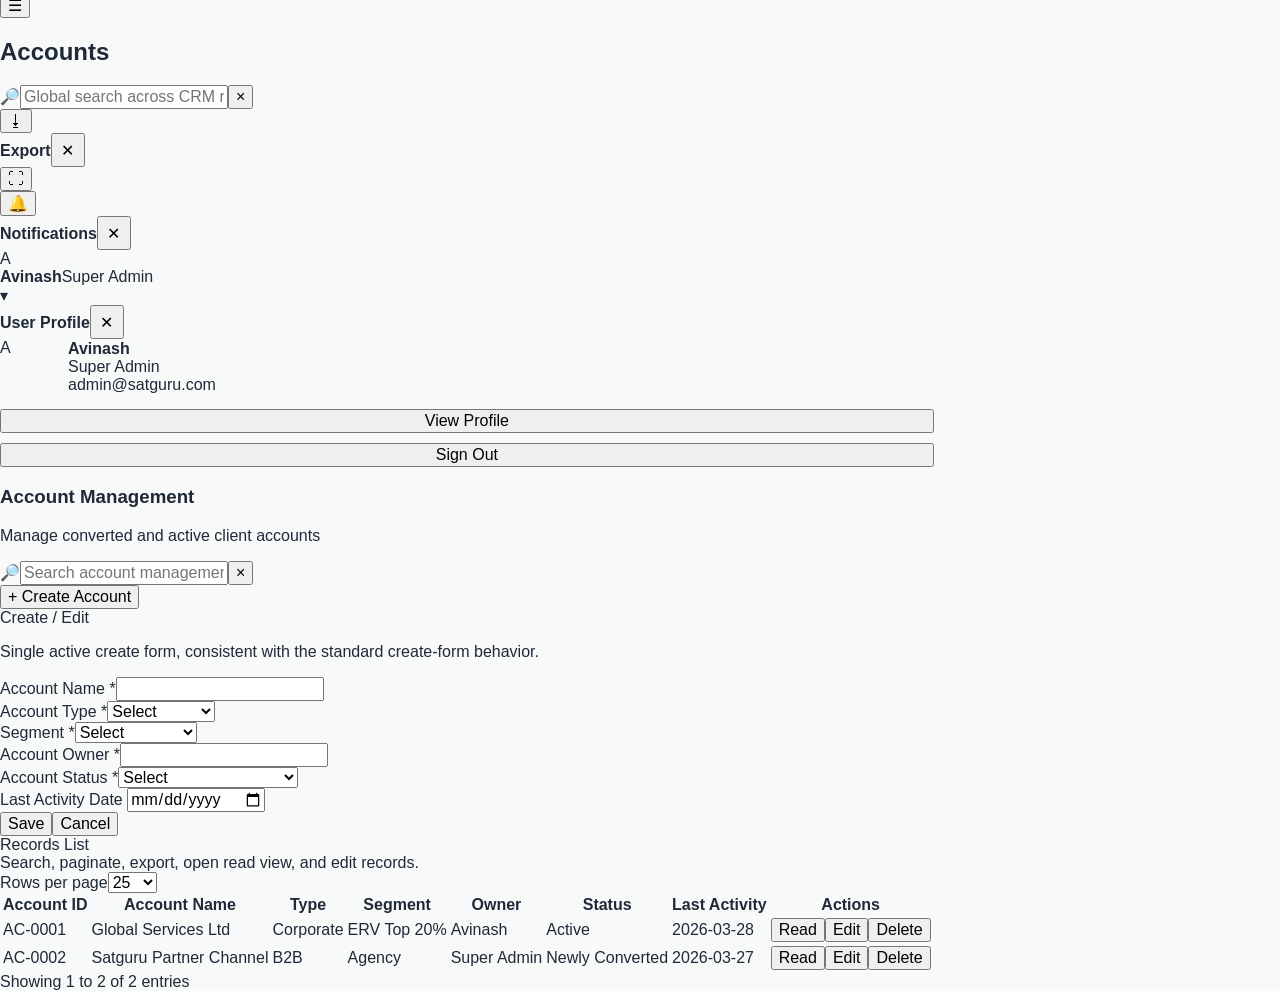
==== commit e74d3402: "Merge pull request #20 from avinash-damale-123/codex/fix-sidebar-toggle-visibility-issue-iv0fpg UI s" ====
--- a/accounts.html
+++ b/accounts.html
@@ -18,6 +18,7 @@
   </div>
 </aside>
 <main class="main" id="main">
+  <header class="topbar"><div class="topbar-left"><button class="icon-btn mobile-sidebar-toggle js-sidebar-toggle" aria-label="Open navigation menu">☰</button><div class="topbar-title"><h2>Accounts</h2><p>Manage customer accounts and relationship status</p></div></div><div class="topbar-center"><div class="search-wrap"><span class="left">🔎</span><input type="text" placeholder="Search accounts..."/><button class="clear-search">×</button></div></div><div class="topbar-right"><button class="icon-btn" id="settingsToggle" title="Settings" aria-label="Settings">⚙</button><button class="icon-btn" id="fullscreenToggle" aria-label="Toggle full screen"><span id="fullscreenIcon">⛶</span></button><div class="header-panel-wrap" style="position:relative"><button class="icon-btn" id="notificationToggle" title="Notifications" aria-label="Notifications">🔔<span class="badge-count" id="notificationBadge"></span></button><div class="dropdown-panel" id="notificationPanel"><div class="panel-header"><strong>Notifications</strong><button class="icon-btn" style="width:34px;height:34px" onclick="APP.closePanels()">✕</button></div><div class="panel-body" id="notificationBody"></div></div></div><div class="header-panel-wrap" style="position:relative"><div class="profile-trigger" id="profileToggle"><div class="avatar">A</div><div class="profile-copy"><strong>Avinash</strong><span>Super Admin</span></div><div class="profile-arrow">▾</div></div><div class="dropdown-panel" id="profilePanel"><div class="panel-header"><strong>User Profile</strong><button class="icon-btn" style="width:34px;height:34px" onclick="APP.closePanels()">✕</button></div><div class="panel-body"><div style="display:flex;gap:12px;align-items:center;margin-bottom:14px"><div class="avatar" style="width:56px;height:56px">A</div><div style="min-width:0"><strong>Avinash</strong><div class="status-note">Super Admin</div><div class="status-note" style="overflow:hidden;text-overflow:ellipsis;white-space:nowrap">admin@satguru.com</div></div></div><button class="ghost-btn" style="width:100%;margin-bottom:10px" onclick="window.location.href='users.html'">View Profile</button><button class="danger-btn" style="width:100%" onclick="window.location.href='index.html'">Sign Out</button></div></div></div><button class="primary-btn top-create-btn" data-create-label="+ Create Account">+ Create Account</button></div></header>
   <header class="topbar">
     <div class="topbar-left"><button class="icon-btn mobile-sidebar-toggle js-sidebar-toggle" aria-label="Open navigation menu">☰</button><div class="topbar-title"><h2>Accounts</h2></div></div>
     <div class="topbar-right">
--- a/assets/styles.css
+++ b/assets/styles.css
@@ -289,7 +289,15 @@
 }
 .mobile-sidebar-toggle{display:none}
 .topbar-title h2{margin:0;font-size:24px}
-.topbar-title p{margin:4px 0 0;color:var(--muted);font-size:14px}
+.topbar-title p{
+  margin:4px 0 0;
+  color:var(--muted);
+  font-size:14px;
+  max-width:360px;
+  white-space:nowrap;
+  overflow:hidden;
+  text-overflow:ellipsis;
+}
 
 .topbar-right{
   display:flex;
